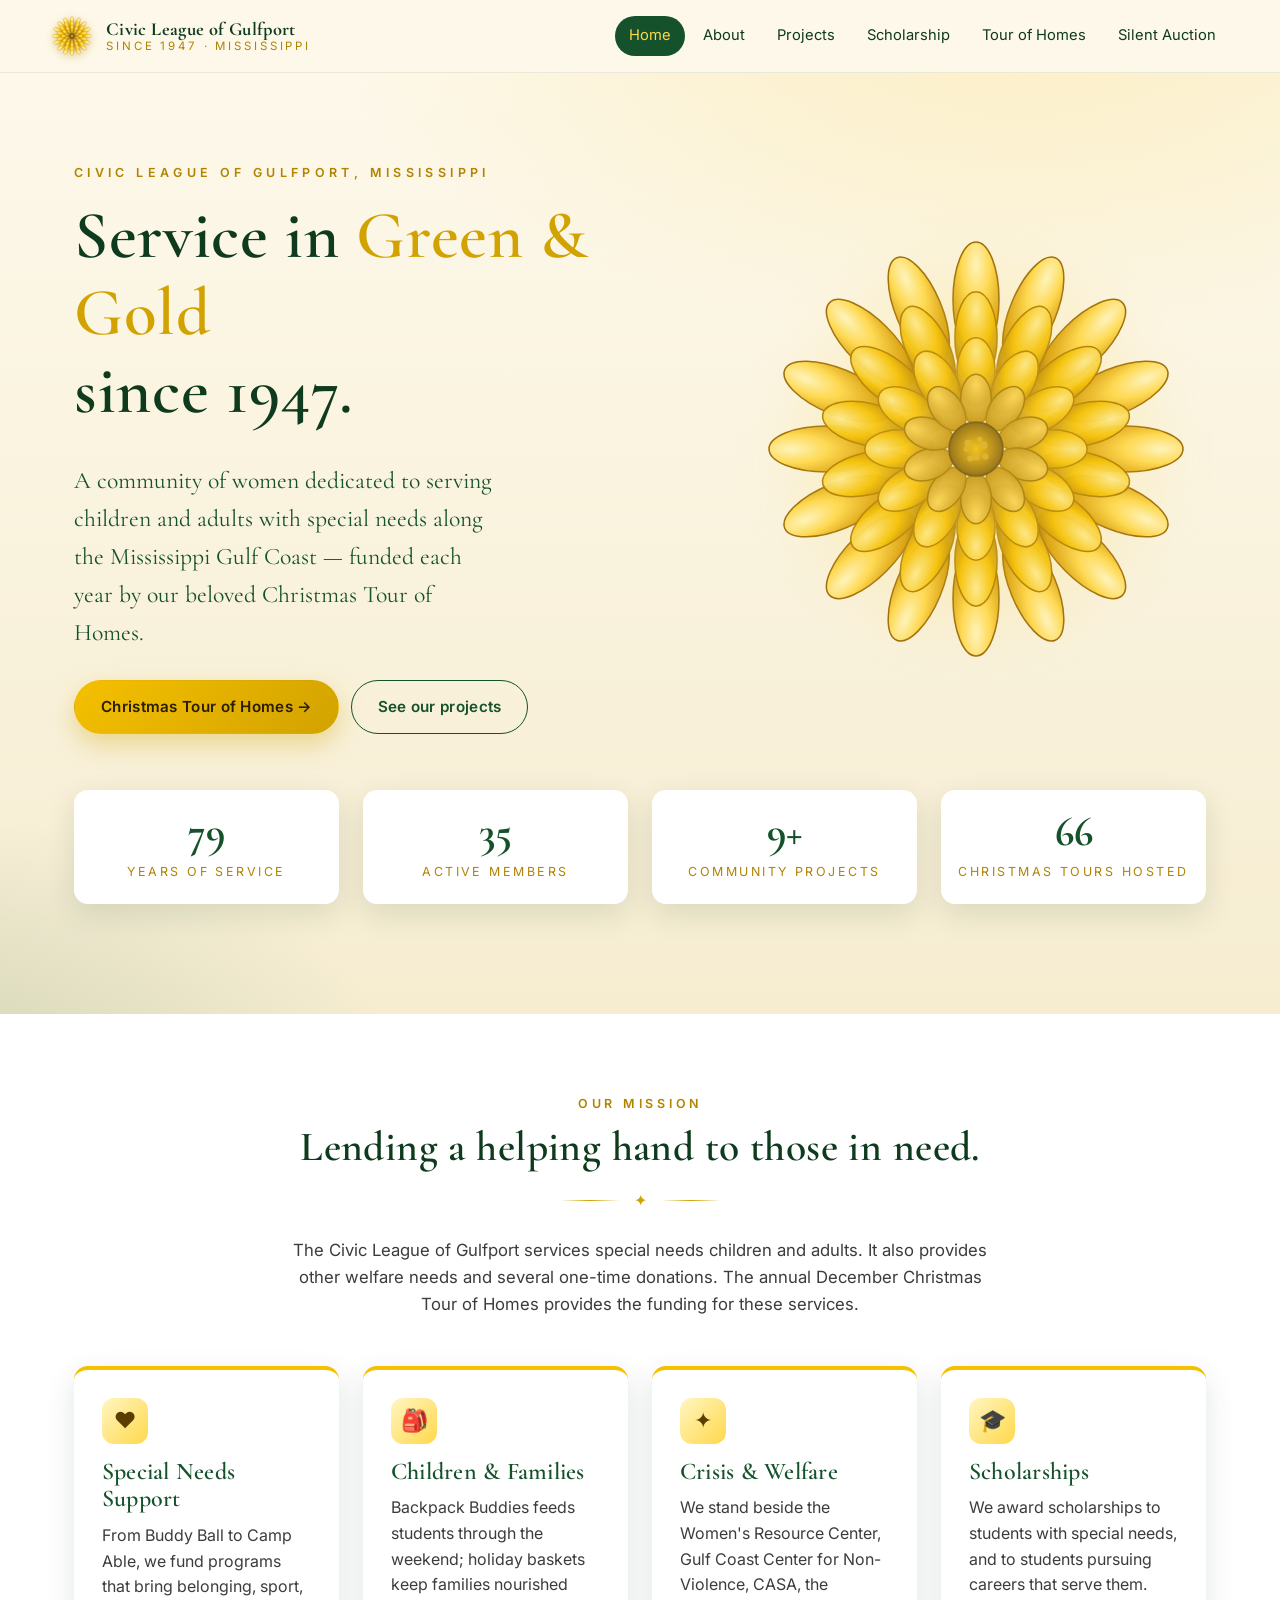
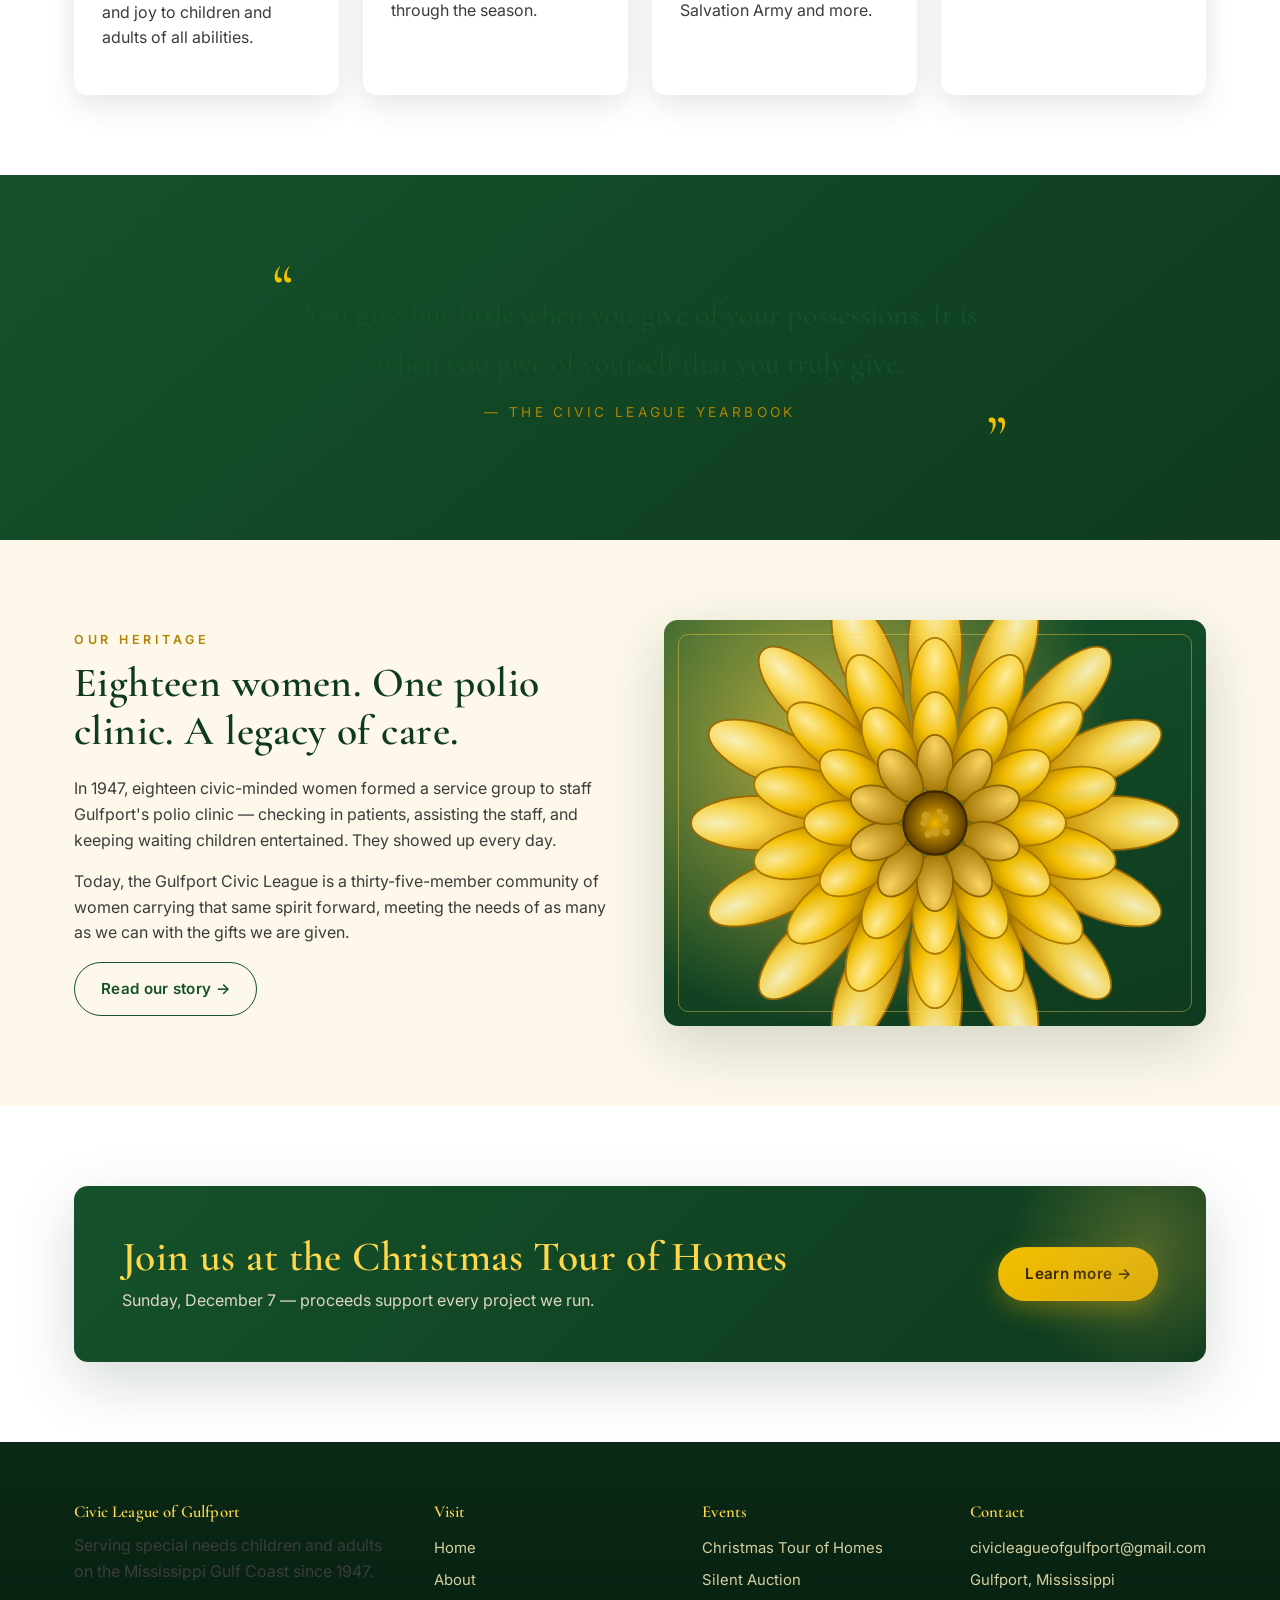
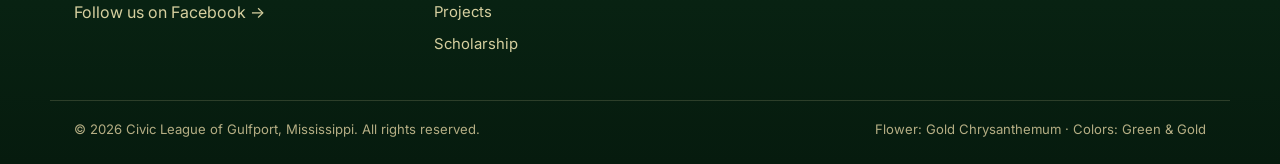
==== index.html @ ce1f237a "Initial Civic League of Gulfport website Six-page static site with shared green-and-gold theme inspi" ====
<!doctype html>
<html lang="en">
<head>
  <meta charset="utf-8" />
  <meta name="viewport" content="width=device-width, initial-scale=1" />
  <title>Civic League of Gulfport, Mississippi</title>
  <meta name="description" content="Since 1947, the Civic League of Gulfport, MS has served special needs children and adults along the Mississippi Gulf Coast through the annual Christmas Tour of Homes and other community projects." />
  <link rel="icon" type="image/svg+xml" href="assets/logo.svg" />
  <link rel="preconnect" href="https://fonts.googleapis.com" />
  <link rel="preconnect" href="https://fonts.gstatic.com" crossorigin />
  <link href="https://fonts.googleapis.com/css2?family=Cormorant+Garamond:wght@500;600;700&family=Inter:wght@400;500;600;700&display=swap" rel="stylesheet" />
  <link rel="stylesheet" href="css/styles.css" />
  <meta property="og:title" content="Civic League of Gulfport, Mississippi" />
  <meta property="og:description" content="Serving special needs children and adults on the Mississippi Gulf Coast since 1947." />
  <meta property="og:type" content="website" />
</head>
<body>
  <header class="site-header">
    <div class="container nav">
      <a class="brand" href="index.html" aria-label="Civic League of Gulfport home">
        <img class="brand__mark" src="assets/logo.svg" alt="" />
        <span class="brand__text">
          <span class="brand__name">Civic League of Gulfport</span>
          <span class="brand__sub">Since 1947 · Mississippi</span>
        </span>
      </a>
      <button class="nav__toggle" aria-label="Open menu" aria-expanded="false">
        <svg viewBox="0 0 24 24" fill="none" stroke="currentColor" stroke-width="2"><path d="M4 6h16M4 12h16M4 18h16"/></svg>
      </button>
      <nav class="nav__links" aria-label="Primary">
        <a href="index.html">Home</a>
        <a href="about.html">About</a>
        <a href="projects.html">Projects</a>
        <a href="scholarship.html">Scholarship</a>
        <a href="christmas-tour.html">Tour of Homes</a>
        <a href="silent-auction.html">Silent Auction</a>
      </nav>
    </div>
  </header>

  <main>
    <section class="hero">
      <div class="container hero__inner">
        <div>
          <div class="hero__eyebrow">Civic League of Gulfport, Mississippi</div>
          <h1 class="hero__title">Service in <em>Green &amp; Gold</em><br/>since 1947.</h1>
          <p class="hero__lede">A community of women dedicated to serving children and adults with special needs along the Mississippi Gulf Coast — funded each year by our beloved Christmas Tour of Homes.</p>
          <div class="btn-row">
            <a class="btn btn--primary" href="christmas-tour.html">Christmas Tour of Homes →</a>
            <a class="btn btn--ghost" href="projects.html">See our projects</a>
          </div>
        </div>
        <div class="hero__art" aria-hidden="true">
          <img src="assets/logo.svg" alt="" />
        </div>
      </div>
      <div class="container">
        <div class="stats reveal">
          <div class="stat"><div class="stat__num"><span data-count="79">79</span></div><div class="stat__label">Years of service</div></div>
          <div class="stat"><div class="stat__num"><span data-count="35">35</span></div><div class="stat__label">Active members</div></div>
          <div class="stat"><div class="stat__num"><span data-count="9">9</span><span>+</span></div><div class="stat__label">Community projects</div></div>
          <div class="stat"><div class="stat__num"><span data-count="66">66</span></div><div class="stat__label">Christmas tours hosted</div></div>
        </div>
      </div>
    </section>

    <section class="section section--alt">
      <div class="container">
        <div class="section-head reveal">
          <div class="eyebrow">Our Mission</div>
          <h2>Lending a helping hand to those in need.</h2>
          <div class="flourish" aria-hidden="true">✦</div>
          <p>The Civic League of Gulfport services special needs children and adults. It also provides other welfare needs and several one-time donations. The annual December Christmas Tour of Homes provides the funding for these services.</p>
        </div>

        <div class="grid">
          <article class="card reveal">
            <div class="card__icon" aria-hidden="true">♥</div>
            <h3>Special Needs Support</h3>
            <p>From Buddy Ball to Camp Able, we fund programs that bring belonging, sport, and joy to children and adults of all abilities.</p>
          </article>
          <article class="card reveal">
            <div class="card__icon" aria-hidden="true">🎒</div>
            <h3>Children &amp; Families</h3>
            <p>Backpack Buddies feeds students through the weekend; holiday baskets keep families nourished through the season.</p>
          </article>
          <article class="card reveal">
            <div class="card__icon" aria-hidden="true">✦</div>
            <h3>Crisis &amp; Welfare</h3>
            <p>We stand beside the Women's Resource Center, Gulf Coast Center for Non-Violence, CASA, the Salvation Army and more.</p>
          </article>
          <article class="card reveal">
            <div class="card__icon" aria-hidden="true">🎓</div>
            <h3>Scholarships</h3>
            <p>We award scholarships to students with special needs, and to students pursuing careers that serve them.</p>
          </article>
        </div>
      </div>
    </section>

    <section class="section section--green">
      <div class="container">
        <div class="pullquote reveal">
          You give but little when you give of your possessions. It is when you give of yourself that you truly give.
          <cite>— The Civic League Yearbook</cite>
        </div>
      </div>
    </section>

    <section class="section">
      <div class="container split">
        <div class="reveal">
          <div class="eyebrow" style="text-transform:uppercase;letter-spacing:.3em;font-size:.78rem;color:var(--gold-700);font-weight:600;margin-bottom:10px;">Our Heritage</div>
          <h2>Eighteen women. One polio clinic. A legacy of care.</h2>
          <p>In 1947, eighteen civic-minded women formed a service group to staff Gulfport's polio clinic — checking in patients, assisting the staff, and keeping waiting children entertained. They showed up every day.</p>
          <p>Today, the Gulfport Civic League is a thirty-five-member community of women carrying that same spirit forward, meeting the needs of as many as we can with the gifts we are given.</p>
          <a class="btn btn--ghost" href="about.html">Read our story →</a>
        </div>
        <div class="media-frame media-frame--ornament reveal" aria-hidden="true">
          <img src="assets/logo.svg" alt="" />
        </div>
      </div>
    </section>

    <section class="section section--alt">
      <div class="container">
        <div class="cta-banner reveal">
          <div>
            <h2>Join us at the Christmas Tour of Homes</h2>
            <p>Sunday, December 7 — proceeds support every project we run.</p>
          </div>
          <a class="btn btn--primary" href="christmas-tour.html">Learn more →</a>
        </div>
      </div>
    </section>
  </main>

  <footer class="site-footer">
    <div class="container footer-grid">
      <div>
        <h4>Civic League of Gulfport</h4>
        <p>Serving special needs children and adults on the Mississippi Gulf Coast since 1947.</p>
        <p><a href="https://www.facebook.com/people/Civic-League-of-Gulfport-MS/100076461381664/" target="_blank" rel="noopener">Follow us on Facebook →</a></p>
      </div>
      <div>
        <h4>Visit</h4>
        <ul>
          <li><a href="index.html">Home</a></li>
          <li><a href="about.html">About</a></li>
          <li><a href="projects.html">Projects</a></li>
          <li><a href="scholarship.html">Scholarship</a></li>
        </ul>
      </div>
      <div>
        <h4>Events</h4>
        <ul>
          <li><a href="christmas-tour.html">Christmas Tour of Homes</a></li>
          <li><a href="silent-auction.html">Silent Auction</a></li>
        </ul>
      </div>
      <div>
        <h4>Contact</h4>
        <ul>
          <li><a href="mailto:civicleagueofgulfport@gmail.com">civicleagueofgulfport@gmail.com</a></li>
          <li>Gulfport, Mississippi</li>
        </ul>
      </div>
    </div>
    <div class="container footer-bottom">
      <span>© <span id="year"></span> Civic League of Gulfport, Mississippi. All rights reserved.</span>
      <span>Flower: Gold Chrysanthemum · Colors: Green &amp; Gold</span>
    </div>
  </footer>

  <script>document.getElementById('year').textContent = new Date().getFullYear();</script>
  <script src="js/main.js"></script>
</body>
</html>
---- css/styles.css ----
/* Civic League of Gulfport — Green & Gold theme */
:root {
  --green-900: #0e3a1e;
  --green-800: #15522b;
  --green-700: #1f6b3a;
  --green-600: #2a8a4c;
  --green-50:  #eaf4ec;
  --gold-700: #b08400;
  --gold-600: #d2a200;
  --gold-500: #f5c000;
  --gold-400: #ffd84a;
  --gold-100: #fff6c2;
  --cream:    #fdf8ea;
  --ink:      #1b1b1b;
  --ink-soft: #3c3c3c;
  --paper:    #ffffff;
  --shadow:   0 10px 30px rgba(14, 58, 30, 0.12);
  --shadow-lg:0 20px 60px rgba(14, 58, 30, 0.18);
  --radius:   14px;
  --serif:    "Cormorant Garamond", "Playfair Display", Georgia, "Times New Roman", serif;
  --sans:     "Inter", "Helvetica Neue", Arial, sans-serif;
}

* { box-sizing: border-box; }
html { scroll-behavior: smooth; }
body {
  margin: 0;
  font-family: var(--sans);
  color: var(--ink);
  background: var(--cream);
  line-height: 1.6;
  -webkit-font-smoothing: antialiased;
}

h1, h2, h3, h4 {
  font-family: var(--serif);
  font-weight: 600;
  color: var(--green-900);
  letter-spacing: 0.01em;
  line-height: 1.15;
  margin: 0 0 0.5em;
}

h1 { font-size: clamp(2.2rem, 5vw + 0.5rem, 4.2rem); }
h2 { font-size: clamp(1.8rem, 2.5vw + 0.6rem, 2.8rem); }
h3 { font-size: clamp(1.25rem, 1vw + 0.7rem, 1.6rem); }

p { margin: 0 0 1em; color: var(--ink-soft); }
a { color: var(--green-700); text-decoration: none; transition: color .2s ease; }
a:hover { color: var(--gold-600); }
img { max-width: 100%; display: block; }

/* Site shell */
.container { max-width: 1180px; margin: 0 auto; padding: 0 24px; }
.section { padding: 80px 0; position: relative; }
.section--tight { padding: 56px 0; }
.section--alt { background: var(--paper); }
.section--green { background: linear-gradient(140deg, var(--green-800), var(--green-900)); color: #f1ecd4; }
.section--green h1, .section--green h2, .section--green h3 { color: var(--gold-400); }
.section--green p { color: #ddd9bf; }

/* Header */
.site-header {
  position: sticky;
  top: 0;
  z-index: 50;
  background: rgba(253, 248, 234, 0.92);
  backdrop-filter: saturate(140%) blur(10px);
  border-bottom: 1px solid rgba(14, 58, 30, 0.08);
}
.nav {
  display: flex;
  align-items: center;
  justify-content: space-between;
  padding: 14px 0;
  gap: 16px;
}
.brand {
  display: flex; align-items: center; gap: 12px;
  font-family: var(--serif);
  color: var(--green-900);
}
.brand__mark {
  width: 44px; height: 44px;
  filter: drop-shadow(0 2px 4px rgba(176, 132, 0, 0.4));
  animation: gentle-spin 60s linear infinite;
}
@keyframes gentle-spin { to { transform: rotate(360deg); } }
.brand__text { display: flex; flex-direction: column; line-height: 1.05; }
.brand__name { font-size: 1.15rem; font-weight: 700; letter-spacing: 0.02em; }
.brand__sub  { font-size: 0.72rem; letter-spacing: 0.25em; text-transform: uppercase; color: var(--gold-700); font-family: var(--sans); }

.nav__links { display: flex; gap: 4px; align-items: center; }
.nav__links a {
  font-family: var(--sans);
  font-size: 0.92rem;
  color: var(--green-900);
  padding: 8px 14px;
  border-radius: 999px;
  position: relative;
  transition: background .2s ease, color .2s ease;
}
.nav__links a:hover { background: var(--green-50); color: var(--green-800); }
.nav__links a.is-active { background: var(--green-800); color: var(--gold-400); }

.nav__toggle {
  display: none;
  background: transparent; border: 0;
  width: 40px; height: 40px;
  cursor: pointer;
  color: var(--green-900);
}
.nav__toggle svg { width: 26px; height: 26px; }

@media (max-width: 880px) {
  .nav__toggle { display: inline-flex; align-items: center; justify-content: center; }
  .nav__links {
    position: absolute; top: 100%; left: 0; right: 0;
    flex-direction: column; align-items: stretch;
    background: var(--cream);
    padding: 12px 16px;
    border-bottom: 1px solid rgba(14, 58, 30, 0.08);
    box-shadow: var(--shadow);
    transform: translateY(-8px);
    opacity: 0;
    pointer-events: none;
    transition: opacity .2s ease, transform .2s ease;
  }
  .nav__links.is-open { opacity: 1; pointer-events: auto; transform: none; }
  .nav__links a { padding: 12px 14px; border-radius: 10px; }
}

/* Hero */
.hero {
  position: relative;
  padding: 90px 0 110px;
  overflow: hidden;
  background:
    radial-gradient(1200px 600px at 80% -10%, rgba(245, 192, 0, 0.18), transparent 60%),
    radial-gradient(900px 500px at -10% 110%, rgba(21, 82, 43, 0.18), transparent 60%),
    linear-gradient(180deg, #fdf8ea 0%, #f6edd1 100%);
}
.hero__inner {
  display: grid;
  grid-template-columns: 1.2fr 1fr;
  gap: 48px;
  align-items: center;
}
.hero__eyebrow {
  font-family: var(--sans);
  text-transform: uppercase;
  letter-spacing: 0.35em;
  font-size: 0.78rem;
  font-weight: 600;
  color: var(--gold-700);
  margin-bottom: 14px;
}
.hero__title { color: var(--green-900); }
.hero__title em { color: var(--gold-600); font-style: normal; }
.hero__lede {
  font-family: var(--serif);
  font-size: clamp(1.15rem, 0.6vw + 1rem, 1.5rem);
  color: var(--green-800);
  max-width: 38ch;
  margin-bottom: 28px;
}
.hero__art {
  position: relative;
  aspect-ratio: 1 / 1;
  width: min(100%, 460px);
  margin-left: auto;
}
.hero__art::before {
  content: "";
  position: absolute; inset: 0;
  background: radial-gradient(circle at 50% 50%, rgba(255, 216, 74, 0.45), transparent 65%);
  filter: blur(20px);
}
.hero__art svg { position: relative; animation: float 8s ease-in-out infinite; }
@keyframes float { 0%,100% { transform: translateY(0); } 50% { transform: translateY(-12px); } }

@media (max-width: 880px) {
  .hero__inner { grid-template-columns: 1fr; text-align: center; }
  .hero__lede { margin-inline: auto; }
  .hero__art { margin: 0 auto; }
}

/* Buttons */
.btn {
  display: inline-flex;
  align-items: center;
  gap: 10px;
  padding: 14px 26px;
  border-radius: 999px;
  font-weight: 600;
  font-family: var(--sans);
  letter-spacing: 0.02em;
  font-size: 0.95rem;
  cursor: pointer;
  border: 1px solid transparent;
  transition: transform .2s ease, box-shadow .2s ease, background .2s ease, color .2s ease;
}
.btn--primary {
  background: linear-gradient(135deg, var(--gold-500), var(--gold-600));
  color: #2a1d00;
  box-shadow: 0 10px 24px rgba(210, 162, 0, 0.35);
}
.btn--primary:hover { transform: translateY(-2px); box-shadow: 0 16px 30px rgba(210, 162, 0, 0.45); color: #2a1d00; }
.btn--ghost {
  background: transparent;
  color: var(--green-800);
  border-color: var(--green-800);
}
.btn--ghost:hover { background: var(--green-800); color: var(--gold-400); }
.btn--block { width: 100%; justify-content: center; }
.btn-row { display: flex; flex-wrap: wrap; gap: 12px; }
@media (max-width: 880px) { .btn-row { justify-content: center; } }

/* Stat strip */
.stats {
  display: grid;
  grid-template-columns: repeat(4, 1fr);
  gap: 24px;
  margin-top: 56px;
}
.stat {
  text-align: center;
  padding: 22px 12px;
  border-radius: var(--radius);
  background: var(--paper);
  box-shadow: var(--shadow);
}
.stat__num {
  font-family: var(--serif);
  font-size: clamp(2rem, 2vw + 1rem, 2.6rem);
  color: var(--green-800);
  font-weight: 700;
  line-height: 1;
}
.stat__label {
  font-size: 0.78rem;
  letter-spacing: 0.2em;
  text-transform: uppercase;
  color: var(--gold-700);
  margin-top: 8px;
}
@media (max-width: 720px) { .stats { grid-template-columns: repeat(2, 1fr); } }

/* Cards */
.grid {
  display: grid;
  grid-template-columns: repeat(auto-fit, minmax(260px, 1fr));
  gap: 24px;
}
.card {
  background: var(--paper);
  border-radius: var(--radius);
  padding: 28px;
  box-shadow: var(--shadow);
  border-top: 4px solid var(--gold-500);
  transition: transform .25s ease, box-shadow .25s ease;
}
.card:hover { transform: translateY(-4px); box-shadow: var(--shadow-lg); }
.card h3 { color: var(--green-800); margin-bottom: 10px; }
.card__icon {
  width: 46px; height: 46px;
  display: inline-flex; align-items: center; justify-content: center;
  border-radius: 12px;
  background: linear-gradient(135deg, var(--gold-100), var(--gold-400));
  color: #5a3d00;
  margin-bottom: 14px;
  font-size: 22px;
}
.card--dark {
  background: linear-gradient(160deg, var(--green-800), var(--green-900));
  color: #e8e3c4;
  border-top-color: var(--gold-400);
}
.card--dark h3 { color: var(--gold-400); }
.card--dark p { color: #d8d3b3; }

/* Section header */
.section-head { text-align: center; max-width: 720px; margin: 0 auto 48px; }
.section-head .eyebrow {
  text-transform: uppercase;
  letter-spacing: 0.3em;
  font-size: 0.78rem;
  color: var(--gold-700);
  font-weight: 600;
  margin-bottom: 10px;
}
.section-head h2 { margin-bottom: 12px; }
.section-head p { color: var(--ink-soft); font-size: 1.05rem; }

/* Divider with flourish */
.flourish {
  display: flex; align-items: center; justify-content: center; gap: 14px;
  margin: 16px auto 24px; width: fit-content;
  color: var(--gold-600);
}
.flourish::before, .flourish::after {
  content: ""; height: 1px; width: 60px;
  background: linear-gradient(to right, transparent, var(--gold-600), transparent);
}

/* Two-column layout */
.split {
  display: grid;
  grid-template-columns: 1fr 1fr;
  gap: 48px;
  align-items: center;
}
.split--media-right { grid-template-columns: 1fr 1fr; }
@media (max-width: 880px) { .split { grid-template-columns: 1fr; } }

.media-frame {
  position: relative;
  border-radius: var(--radius);
  overflow: hidden;
  box-shadow: var(--shadow-lg);
  aspect-ratio: 4 / 3;
  background:
    radial-gradient(circle at 30% 30%, rgba(255, 216, 74, 0.7), transparent 60%),
    linear-gradient(160deg, var(--green-800), var(--green-900));
  display: flex; align-items: center; justify-content: center;
  color: var(--gold-400);
}
.media-frame svg { width: 60%; }
.media-frame--ornament::after {
  content: "";
  position: absolute; inset: 14px;
  border: 1px solid rgba(255, 216, 74, 0.4);
  border-radius: 10px;
  pointer-events: none;
}

/* Lists */
.bullet-list { list-style: none; padding: 0; margin: 0; }
.bullet-list li {
  padding: 12px 0 12px 32px;
  position: relative;
  border-bottom: 1px dashed rgba(14, 58, 30, 0.12);
}
.bullet-list li:last-child { border-bottom: 0; }
.bullet-list li::before {
  content: "✦";
  position: absolute; left: 4px; top: 12px;
  color: var(--gold-600);
  font-size: 0.95rem;
}

/* Page hero (smaller) */
.page-hero {
  position: relative;
  padding: 70px 0 50px;
  background:
    radial-gradient(1000px 500px at 90% 0%, rgba(245, 192, 0, 0.2), transparent 60%),
    linear-gradient(180deg, var(--cream) 0%, #f3e9c9 100%);
  text-align: center;
}
.page-hero h1 { margin-bottom: 8px; }
.page-hero .eyebrow {
  text-transform: uppercase;
  letter-spacing: 0.35em;
  font-size: 0.78rem;
  color: var(--gold-700);
  font-weight: 600;
  margin-bottom: 8px;
}

/* Pull quote */
.pullquote {
  font-family: var(--serif);
  font-size: clamp(1.3rem, 1.2vw + 1rem, 1.9rem);
  color: var(--green-800);
  text-align: center;
  max-width: 760px;
  margin: 0 auto;
  padding: 36px 24px;
  position: relative;
}
.pullquote::before, .pullquote::after {
  content: "“";
  font-size: 4rem;
  color: var(--gold-500);
  line-height: 1;
  position: absolute;
  font-family: var(--serif);
}
.pullquote::before { top: 0; left: 12px; }
.pullquote::after { content: "”"; bottom: -10px; right: 12px; }
.pullquote cite {
  display: block;
  font-style: normal;
  font-size: 0.85rem;
  letter-spacing: 0.25em;
  text-transform: uppercase;
  color: var(--gold-700);
  margin-top: 14px;
  font-family: var(--sans);
}

/* Timeline */
.timeline {
  list-style: none;
  padding: 0; margin: 0;
  position: relative;
}
.timeline::before {
  content: "";
  position: absolute;
  left: 16px; top: 0; bottom: 0;
  width: 2px;
  background: linear-gradient(to bottom, var(--gold-500), var(--green-700));
}
.timeline li {
  position: relative;
  padding: 10px 0 18px 48px;
}
.timeline li::before {
  content: "";
  position: absolute; left: 8px; top: 16px;
  width: 18px; height: 18px;
  border-radius: 50%;
  background: var(--gold-500);
  box-shadow: 0 0 0 4px rgba(245, 192, 0, 0.25);
}
.timeline .year {
  font-family: var(--serif);
  font-size: 1.1rem;
  font-weight: 700;
  color: var(--green-800);
}

/* Schedule table */
.schedule {
  width: 100%; border-collapse: collapse;
  background: var(--paper);
  border-radius: var(--radius);
  overflow: hidden;
  box-shadow: var(--shadow);
}
.schedule th, .schedule td {
  padding: 14px 16px; text-align: left;
  border-bottom: 1px solid rgba(14, 58, 30, 0.08);
  font-size: 0.95rem;
}
.schedule th {
  background: var(--green-800);
  color: var(--gold-400);
  font-family: var(--serif);
  letter-spacing: 0.04em;
  font-weight: 600;
}
.schedule tr:last-child td { border-bottom: 0; }
.schedule tr:nth-child(even) td { background: rgba(245, 192, 0, 0.06); }

/* CTA banner */
.cta-banner {
  background: linear-gradient(135deg, var(--green-800), var(--green-900));
  color: #f1ecd4;
  border-radius: var(--radius);
  padding: 48px;
  display: grid;
  grid-template-columns: 1.4fr auto;
  gap: 24px;
  align-items: center;
  box-shadow: var(--shadow-lg);
  position: relative;
  overflow: hidden;
}
.cta-banner h2 { color: var(--gold-400); margin: 0 0 6px; }
.cta-banner p { color: #ddd9bf; margin: 0; }
.cta-banner::before {
  content: "";
  position: absolute; right: -80px; top: -80px;
  width: 280px; height: 280px;
  border-radius: 50%;
  background: radial-gradient(circle, rgba(255, 216, 74, 0.25), transparent 70%);
}
@media (max-width: 720px) {
  .cta-banner { grid-template-columns: 1fr; text-align: center; }
}

/* Footer */
.site-footer {
  background: linear-gradient(180deg, #0a2916, #061b0e);
  color: #d6cf9f;
  padding: 60px 0 24px;
}
.site-footer h4 {
  color: var(--gold-400);
  font-family: var(--serif);
  margin-bottom: 12px;
  font-size: 1.05rem;
}
.site-footer a { color: #d6cf9f; }
.site-footer a:hover { color: var(--gold-400); }
.footer-grid {
  display: grid;
  grid-template-columns: 1.4fr 1fr 1fr 1fr;
  gap: 36px;
}
.footer-grid ul { list-style: none; padding: 0; margin: 0; }
.footer-grid li { padding: 4px 0; font-size: 0.93rem; }
.footer-bottom {
  margin-top: 40px;
  border-top: 1px solid rgba(214, 207, 159, 0.18);
  padding-top: 18px;
  display: flex; flex-wrap: wrap; justify-content: space-between; gap: 12px;
  font-size: 0.82rem;
  color: #b5ae84;
}
@media (max-width: 720px) { .footer-grid { grid-template-columns: 1fr 1fr; } }

/* Donate / Auction widgets */
.auction-card {
  background: var(--paper);
  border-radius: var(--radius);
  overflow: hidden;
  box-shadow: var(--shadow);
  display: flex; flex-direction: column;
  border: 1px solid rgba(14, 58, 30, 0.06);
}
.auction-card__art {
  aspect-ratio: 4 / 3;
  background: linear-gradient(135deg, var(--green-700), var(--green-900));
  position: relative; overflow: hidden;
  display: flex; align-items: center; justify-content: center;
  color: var(--gold-400);
}
.auction-card__art::after {
  content: "";
  position: absolute; inset: 12px;
  border: 1px dashed rgba(255, 216, 74, 0.45);
  border-radius: 10px;
}
.auction-card__body { padding: 22px; flex: 1; display: flex; flex-direction: column; gap: 8px; }
.auction-card__price {
  font-family: var(--serif);
  font-weight: 700;
  color: var(--green-800);
  font-size: 1.15rem;
}
.auction-card__meta {
  font-size: 0.8rem;
  letter-spacing: 0.2em;
  text-transform: uppercase;
  color: var(--gold-700);
}

/* Forms */
.form {
  background: var(--paper);
  padding: 32px;
  border-radius: var(--radius);
  box-shadow: var(--shadow);
  display: grid; gap: 14px;
}
.form label { font-size: 0.85rem; font-weight: 600; color: var(--green-800); }
.form input, .form textarea, .form select {
  width: 100%;
  padding: 12px 14px;
  border: 1px solid rgba(14, 58, 30, 0.18);
  border-radius: 10px;
  font: inherit;
  background: #fffdf6;
  transition: border-color .2s ease, box-shadow .2s ease;
}
.form input:focus, .form textarea:focus, .form select:focus {
  outline: 0;
  border-color: var(--gold-600);
  box-shadow: 0 0 0 4px rgba(245, 192, 0, 0.18);
}

/* Reveal on scroll */
.reveal { opacity: 0; transform: translateY(18px); transition: opacity .8s ease, transform .8s ease; }
.reveal.is-visible { opacity: 1; transform: none; }

/* Snowfall canvas (Christmas page) */
.snow-canvas {
  position: fixed; inset: 0;
  pointer-events: none;
  z-index: 1;
}

/* Accessibility focus */
:focus-visible {
  outline: 3px solid var(--gold-500);
  outline-offset: 2px;
  border-radius: 6px;
}

@media (prefers-reduced-motion: reduce) {
  .brand__mark, .hero__art svg { animation: none; }
  .reveal { opacity: 1; transform: none; transition: none; }
}
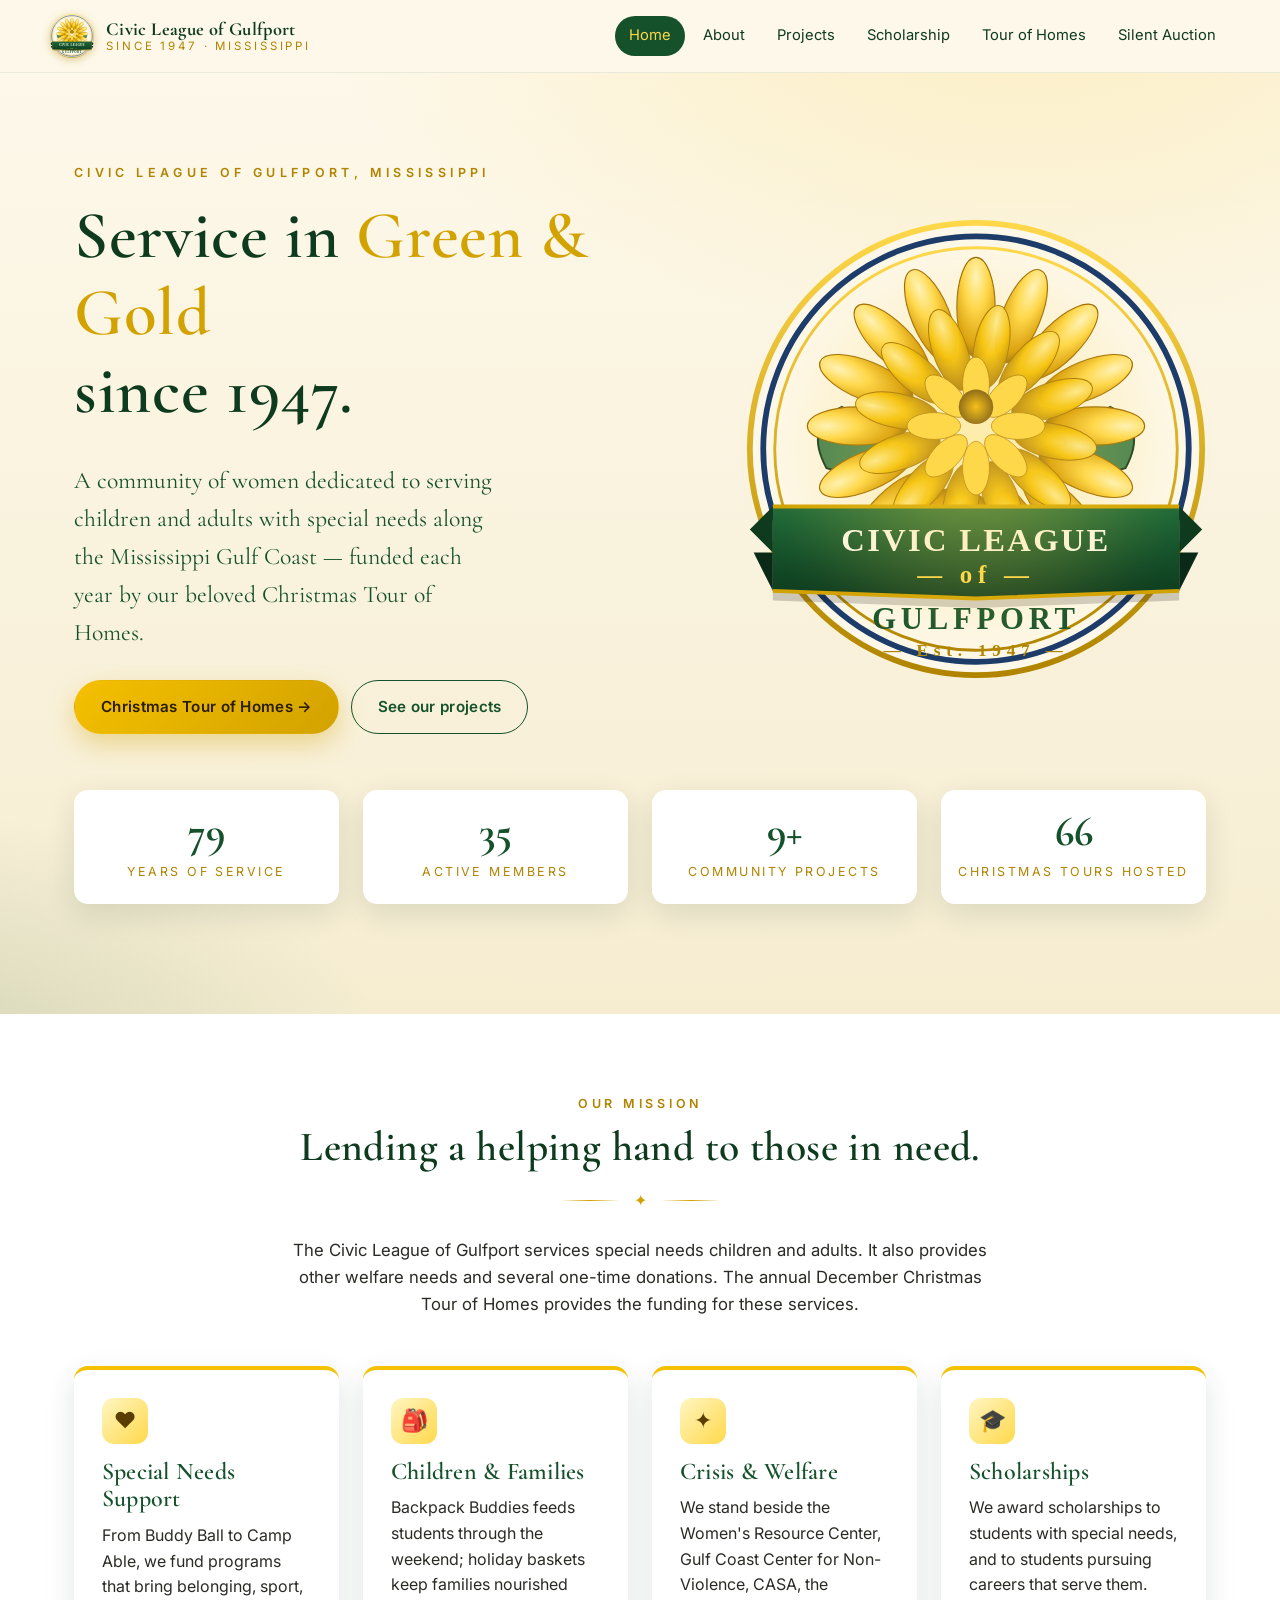
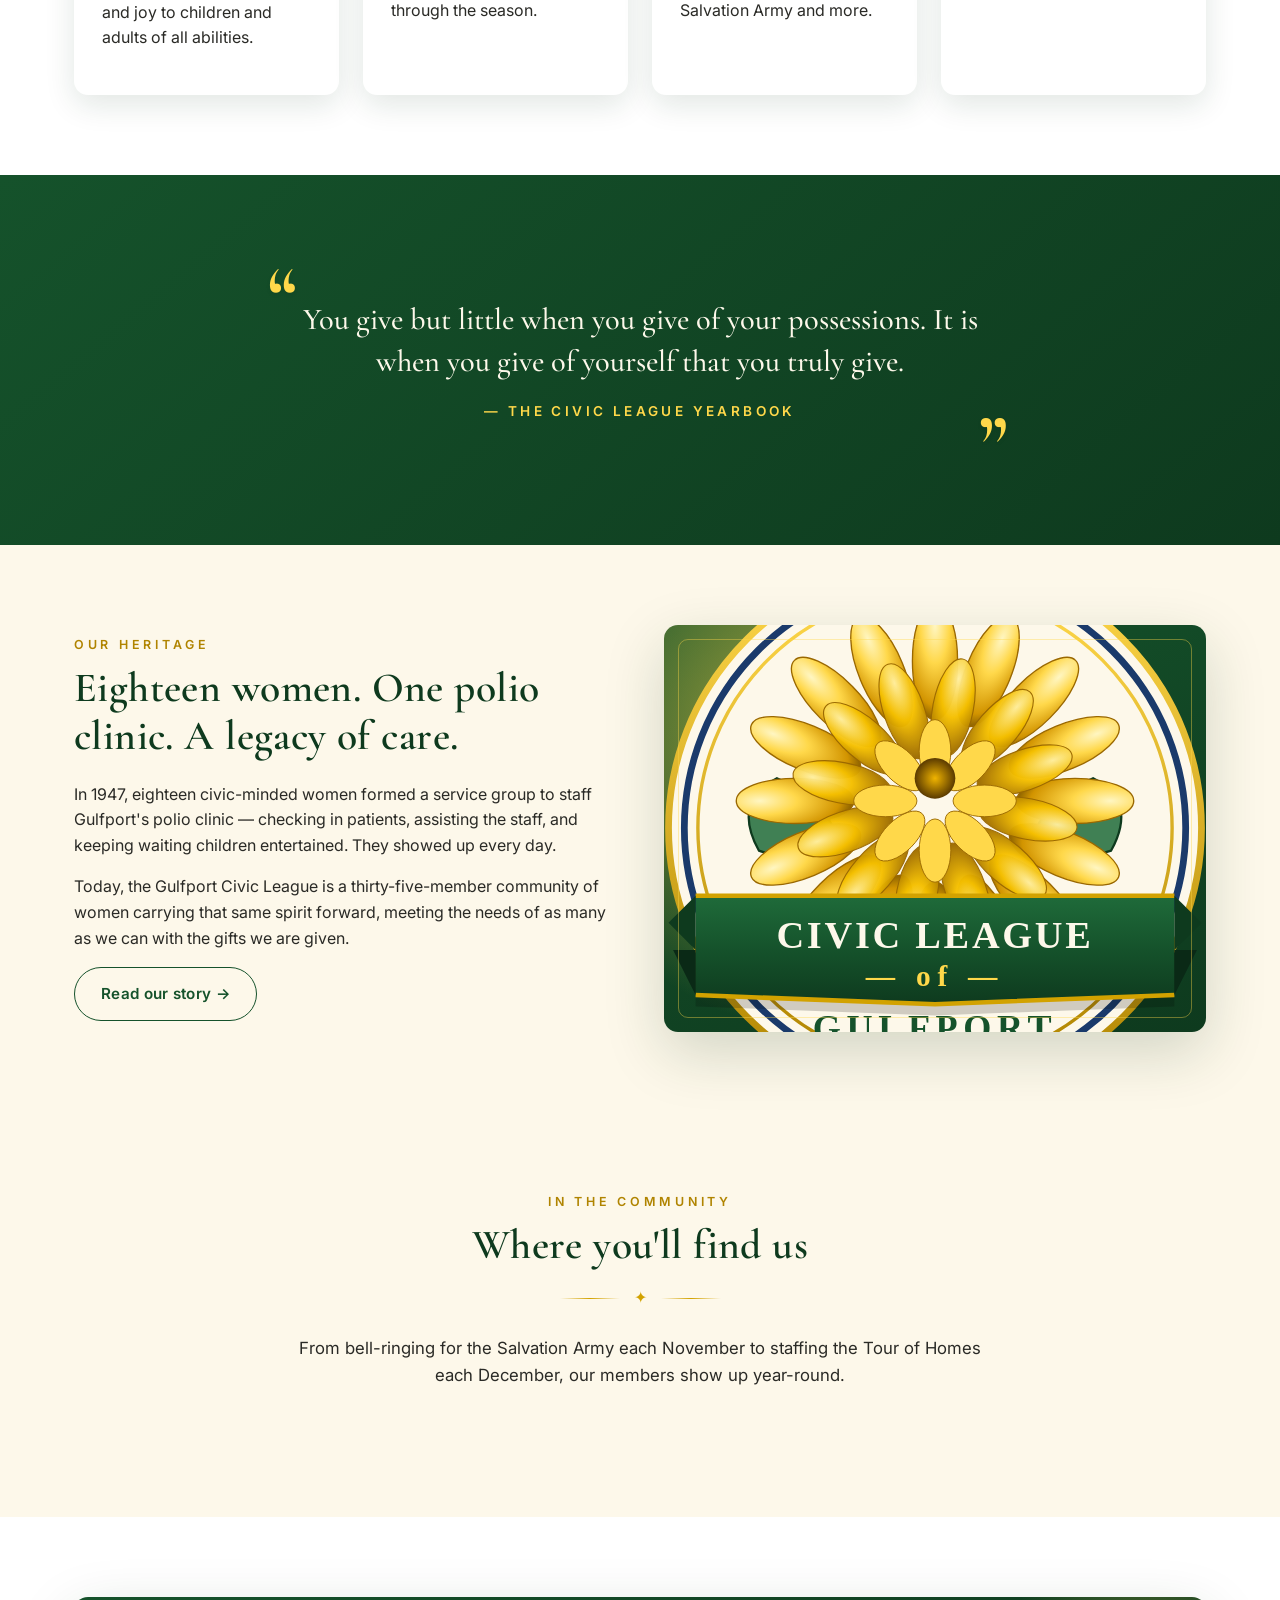
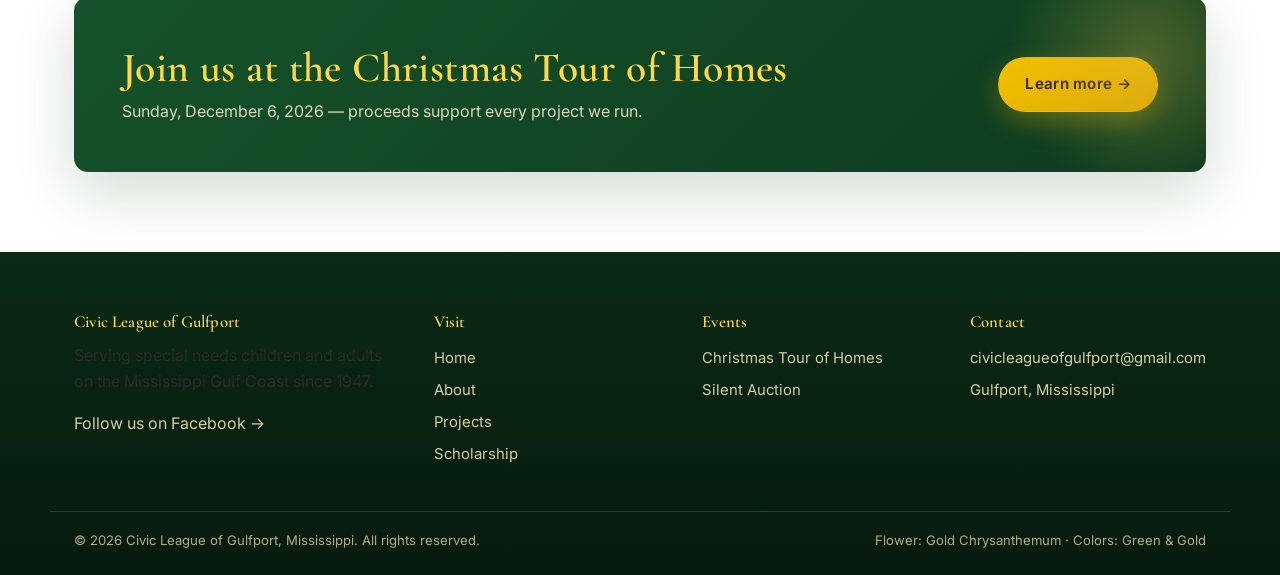
==== commit cf4bd842: "Update site for 2026 Tour: date, contrast, auction preview, new logo - Tour of Homes date corrected " ====
--- a/index.html
+++ b/index.html
@@ -122,12 +122,45 @@
       </div>
     </section>
 
+    <section class="section">
+      <div class="container">
+        <div class="section-head reveal">
+          <div class="eyebrow">In the community</div>
+          <h2>Where you'll find us</h2>
+          <div class="flourish" aria-hidden="true">✦</div>
+          <p>From bell-ringing for the Salvation Army each November to staffing the Tour of Homes each December, our members show up year-round.</p>
+        </div>
+        <div class="grid" style="grid-template-columns:repeat(auto-fit,minmax(300px,1fr));">
+          <article class="photo-card reveal">
+            <div class="photo-card__img" style="aspect-ratio:4/3;">
+              <img src="assets/photos/salvation-army.jpg" alt="Civic League members ringing the bell for the Salvation Army" loading="lazy" onerror="this.parentElement.parentElement.style.display='none'" />
+            </div>
+            <div class="photo-card__body">
+              <span class="photo-card__tag">November</span>
+              <h3>Salvation Army Bell Ringing</h3>
+              <p>Members from across the League take turns at the red kettles each November, supporting families and individuals through the holidays and beyond.</p>
+            </div>
+          </article>
+          <article class="photo-card reveal">
+            <div class="photo-card__img" style="aspect-ratio:4/3;">
+              <img src="assets/photos/tour-volunteers.jpg" alt="Hostesses and volunteers at the Christmas Tour of Homes" loading="lazy" onerror="this.parentElement.parentElement.style.display='none'" />
+            </div>
+            <div class="photo-card__body">
+              <span class="photo-card__tag">December</span>
+              <h3>Christmas Tour of Homes</h3>
+              <p>Volunteers, hostesses, and longtime members welcome guests at each home on the Tour — the afternoon that funds our year of service.</p>
+            </div>
+          </article>
+        </div>
+      </div>
+    </section>
+
     <section class="section section--alt">
       <div class="container">
         <div class="cta-banner reveal">
           <div>
             <h2>Join us at the Christmas Tour of Homes</h2>
-            <p>Sunday, December 7 — proceeds support every project we run.</p>
+            <p>Sunday, December 6, 2026 — proceeds support every project we run.</p>
           </div>
           <a class="btn btn--primary" href="christmas-tour.html">Learn more →</a>
         </div>
--- a/css/styles.css
+++ b/css/styles.css
@@ -11,8 +11,8 @@
   --gold-400: #ffd84a;
   --gold-100: #fff6c2;
   --cream:    #fdf8ea;
-  --ink:      #1b1b1b;
-  --ink-soft: #3c3c3c;
+  --ink:      #14140f;
+  --ink-soft: #2a2a26;
   --paper:    #ffffff;
   --shadow:   0 10px 30px rgba(14, 58, 30, 0.12);
   --shadow-lg:0 20px 60px rgba(14, 58, 30, 0.18);
@@ -55,9 +55,13 @@
 .section { padding: 80px 0; position: relative; }
 .section--tight { padding: 56px 0; }
 .section--alt { background: var(--paper); }
-.section--green { background: linear-gradient(140deg, var(--green-800), var(--green-900)); color: #f1ecd4; }
+.section--green { background: linear-gradient(140deg, var(--green-800), var(--green-900)); color: #fdf8ea; }
 .section--green h1, .section--green h2, .section--green h3 { color: var(--gold-400); }
-.section--green p { color: #ddd9bf; }
+.section--green p { color: #f1ecd4; }
+.section--green .pullquote { color: #fdf8ea; }
+.section--green .pullquote::before,
+.section--green .pullquote::after { color: var(--gold-400); }
+.section--green .pullquote cite { color: var(--gold-400); }
 
 /* Header */
 .site-header {
@@ -372,32 +376,37 @@
 .pullquote {
   font-family: var(--serif);
   font-size: clamp(1.3rem, 1.2vw + 1rem, 1.9rem);
-  color: var(--green-800);
+  color: var(--green-900);
   text-align: center;
   max-width: 760px;
   margin: 0 auto;
-  padding: 36px 24px;
-  position: relative;
+  padding: 44px 32px;
+  position: relative;
+  font-weight: 500;
+  line-height: 1.4;
 }
 .pullquote::before, .pullquote::after {
-  content: "“";
-  font-size: 4rem;
-  color: var(--gold-500);
+  content: "\201C";
+  font-size: 5rem;
+  color: var(--gold-700);
   line-height: 1;
   position: absolute;
   font-family: var(--serif);
-}
-.pullquote::before { top: 0; left: 12px; }
-.pullquote::after { content: "”"; bottom: -10px; right: 12px; }
+  font-weight: 700;
+  text-shadow: 0 2px 4px rgba(0,0,0,0.08);
+}
+.pullquote::before { top: 0; left: 8px; }
+.pullquote::after { content: "\201D"; bottom: -18px; right: 12px; }
 .pullquote cite {
   display: block;
   font-style: normal;
   font-size: 0.85rem;
   letter-spacing: 0.25em;
   text-transform: uppercase;
-  color: var(--gold-700);
-  margin-top: 14px;
+  color: var(--green-800);
+  margin-top: 18px;
   font-family: var(--sans);
+  font-weight: 600;
 }
 
 /* Timeline */
@@ -439,21 +448,32 @@
   border-radius: var(--radius);
   overflow: hidden;
   box-shadow: var(--shadow);
+  color: var(--ink);
 }
 .schedule th, .schedule td {
-  padding: 14px 16px; text-align: left;
-  border-bottom: 1px solid rgba(14, 58, 30, 0.08);
-  font-size: 0.95rem;
+  padding: 16px 18px; text-align: left;
+  border-bottom: 1px solid rgba(14, 58, 30, 0.12);
+  font-size: 0.98rem;
 }
 .schedule th {
-  background: var(--green-800);
-  color: var(--gold-400);
-  font-family: var(--serif);
-  letter-spacing: 0.04em;
-  font-weight: 600;
-}
+  background: var(--green-900);
+  color: #ffd84a;
+  font-family: var(--serif);
+  letter-spacing: 0.06em;
+  font-weight: 700;
+  font-size: 1rem;
+  text-transform: uppercase;
+}
+.schedule td:first-child {
+  font-weight: 700;
+  color: var(--green-900);
+  font-family: var(--serif);
+  font-size: 1.05rem;
+  width: 30%;
+}
+.schedule td { color: var(--ink); }
 .schedule tr:last-child td { border-bottom: 0; }
-.schedule tr:nth-child(even) td { background: rgba(245, 192, 0, 0.06); }
+.schedule tr:nth-child(even) td { background: rgba(245, 192, 0, 0.10); }
 
 /* CTA banner */
 .cta-banner {
@@ -577,6 +597,89 @@
 .reveal { opacity: 0; transform: translateY(18px); transition: opacity .8s ease, transform .8s ease; }
 .reveal.is-visible { opacity: 1; transform: none; }
 
+/* Photo cards (real images) */
+.photo-card {
+  background: var(--paper);
+  border-radius: var(--radius);
+  overflow: hidden;
+  box-shadow: var(--shadow);
+  border: 1px solid rgba(14, 58, 30, 0.08);
+  display: flex; flex-direction: column;
+  transition: transform .25s ease, box-shadow .25s ease;
+}
+.photo-card:hover { transform: translateY(-4px); box-shadow: var(--shadow-lg); }
+.photo-card__img {
+  aspect-ratio: 4 / 5;
+  background: linear-gradient(160deg, var(--green-50), var(--gold-100));
+  overflow: hidden;
+  position: relative;
+}
+.photo-card__img img {
+  width: 100%; height: 100%;
+  object-fit: cover;
+  display: block;
+}
+.photo-card__body { padding: 18px 20px 22px; }
+.photo-card__body h3 {
+  color: var(--green-900);
+  margin-bottom: 6px;
+  font-size: 1.2rem;
+}
+.photo-card__body p { font-size: 0.92rem; margin: 0; color: var(--ink); }
+.photo-card__tag {
+  display: inline-block;
+  background: var(--green-800);
+  color: var(--gold-400);
+  font-size: 0.7rem;
+  letter-spacing: 0.2em;
+  text-transform: uppercase;
+  font-weight: 700;
+  padding: 4px 10px;
+  border-radius: 999px;
+  margin-bottom: 10px;
+}
+
+/* Coming-soon notice */
+.notice {
+  background: linear-gradient(135deg, var(--gold-100), #fff6c2);
+  border: 2px dashed var(--gold-600);
+  border-radius: var(--radius);
+  padding: 36px 28px;
+  text-align: center;
+  max-width: 760px;
+  margin: 0 auto 48px;
+}
+.notice h3 {
+  color: var(--green-900);
+  margin: 0 0 8px;
+  font-size: 1.6rem;
+}
+.notice p { color: var(--ink); margin: 0; font-size: 1.05rem; }
+
+/* Photo banner (full-width feature image) */
+.photo-banner {
+  position: relative;
+  width: 100%;
+  aspect-ratio: 16 / 7;
+  border-radius: var(--radius);
+  overflow: hidden;
+  box-shadow: var(--shadow-lg);
+  background: linear-gradient(160deg, var(--green-800), var(--green-900));
+}
+.photo-banner img {
+  width: 100%; height: 100%;
+  object-fit: cover;
+  display: block;
+}
+.photo-banner__caption {
+  position: absolute; left: 0; right: 0; bottom: 0;
+  padding: 18px 24px;
+  background: linear-gradient(to top, rgba(10,41,22,0.85), rgba(10,41,22,0));
+  color: #fdf8ea;
+  font-family: var(--serif);
+  font-size: 1.1rem;
+}
+
 /* Snowfall canvas (Christmas page) */
 .snow-canvas {
   position: fixed; inset: 0;
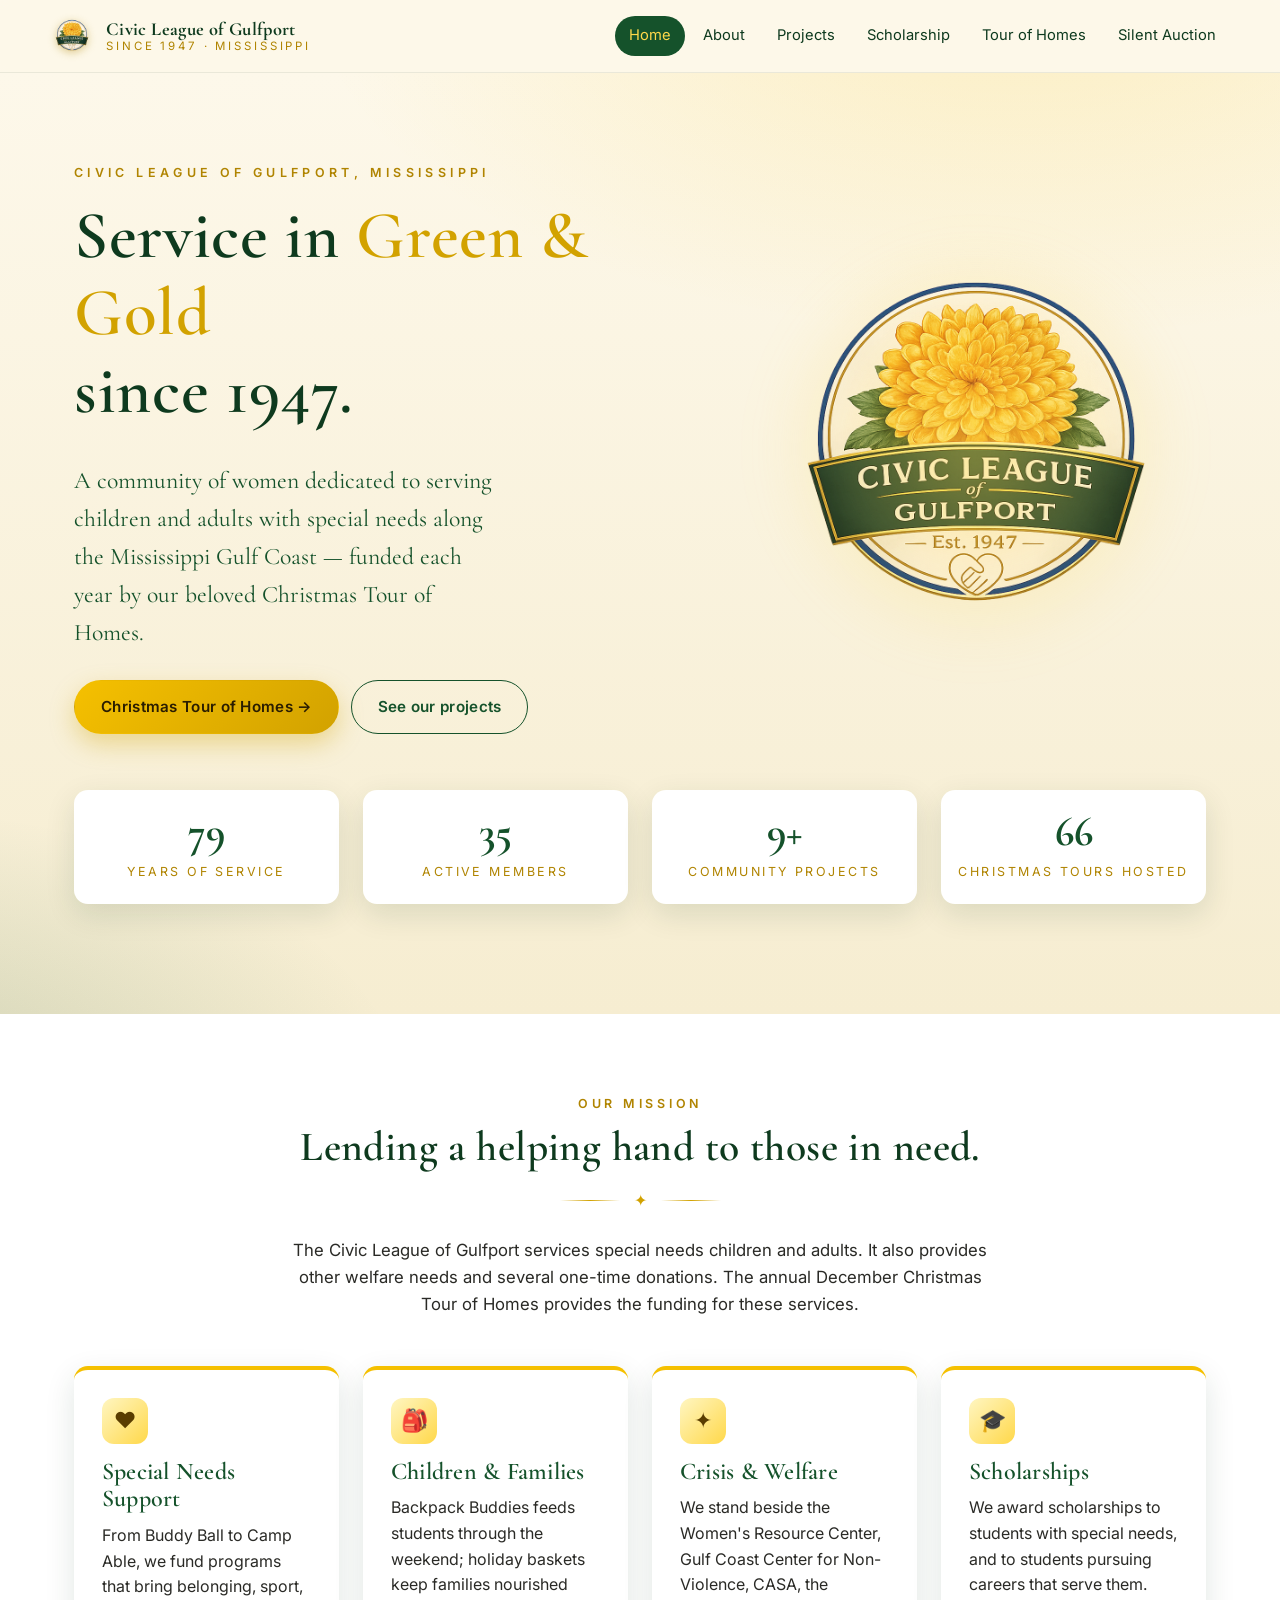
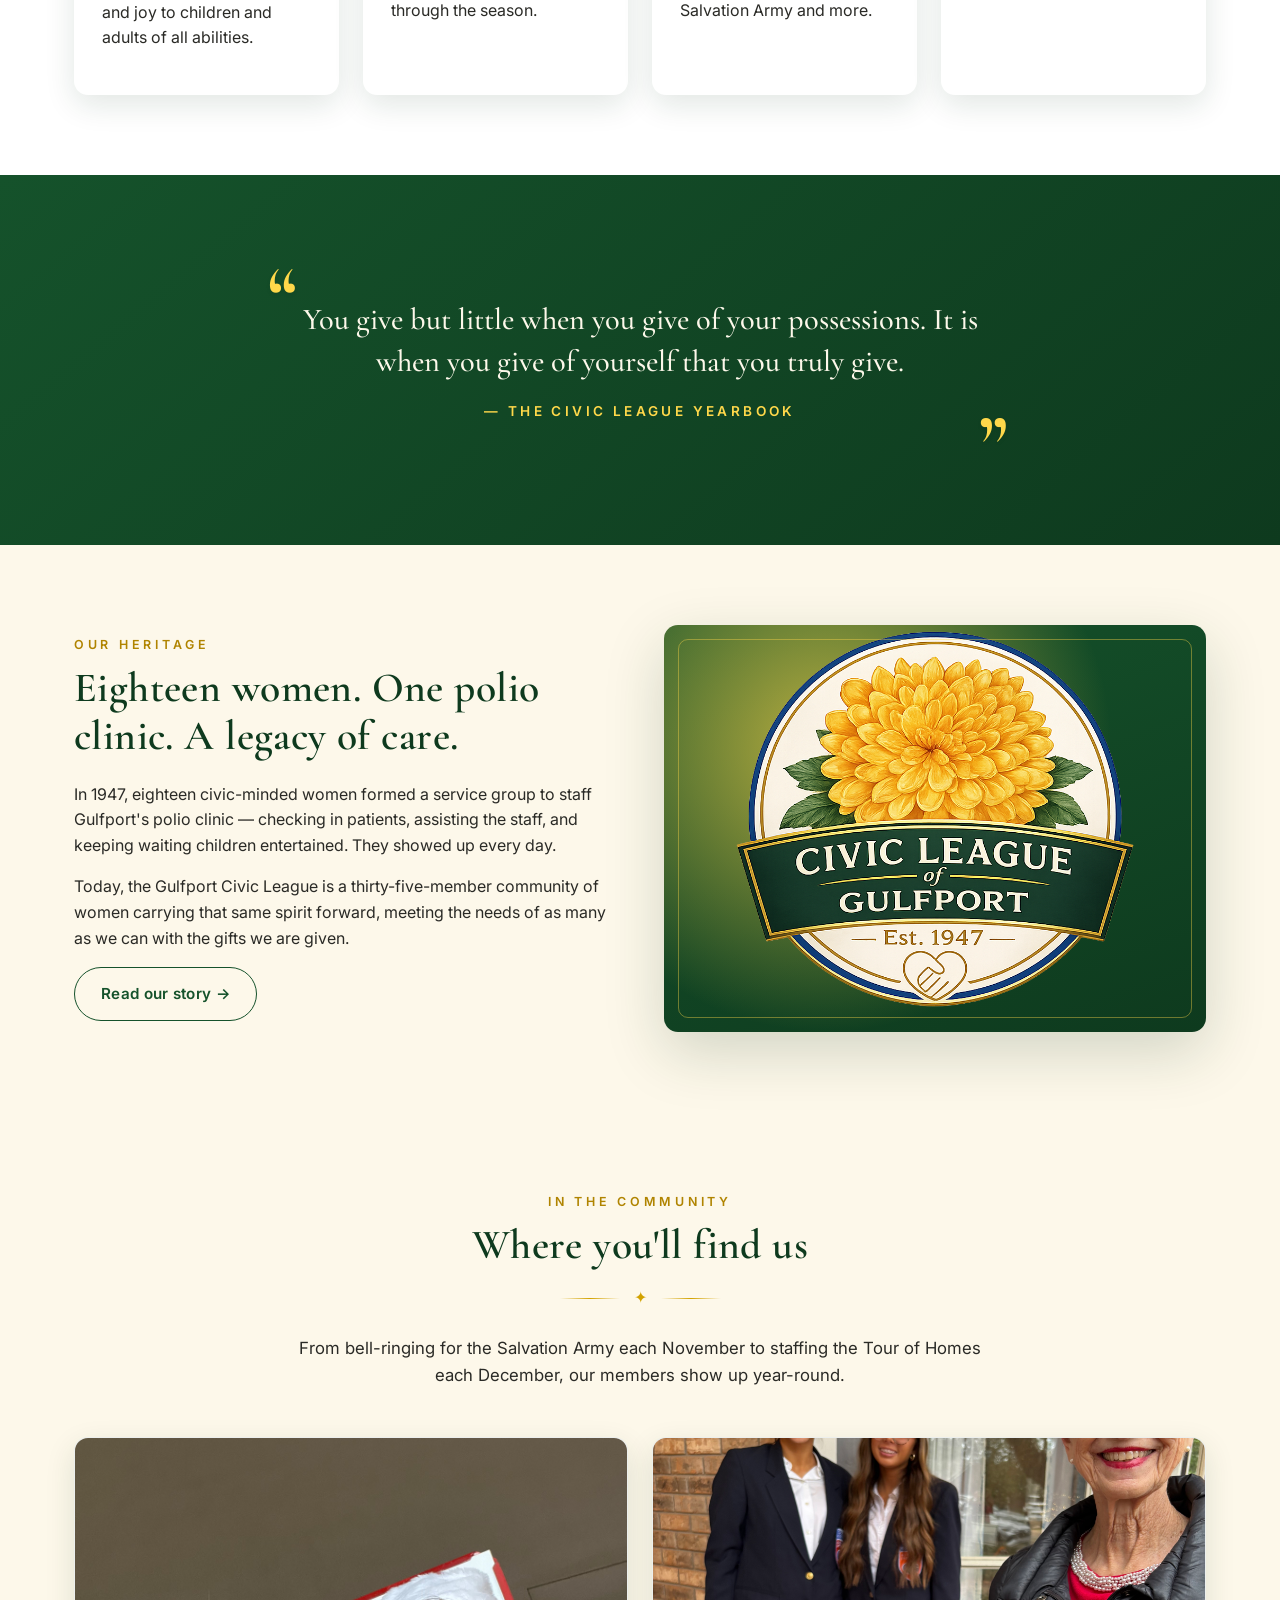
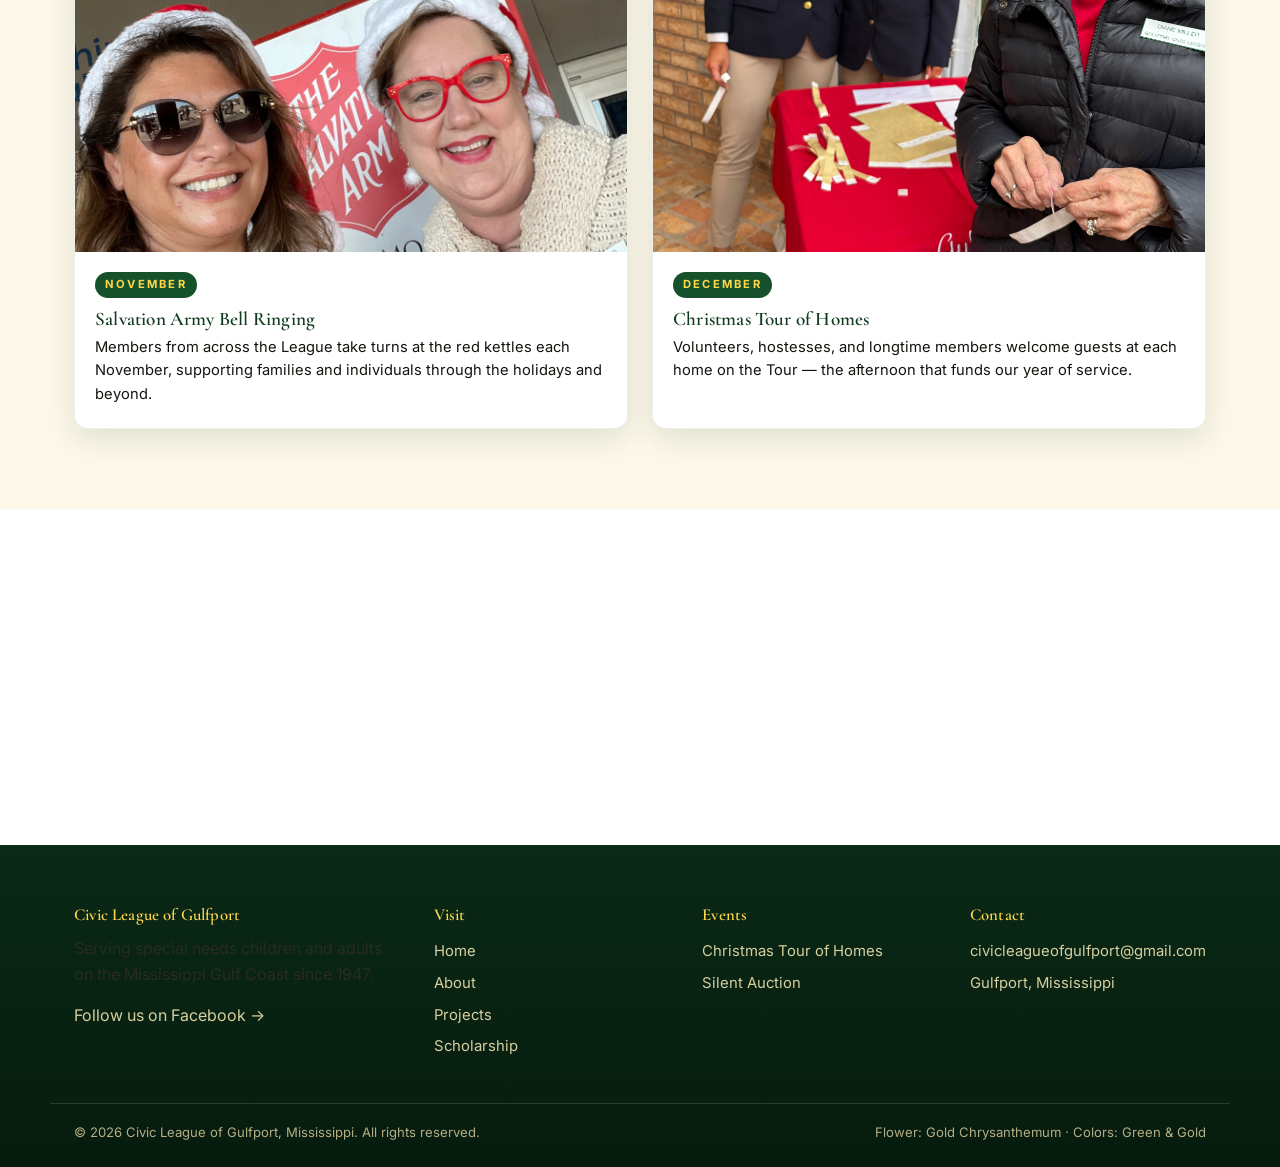
==== commit bf0a8d51: "Switch all logo references from logo.svg to logo.png Now that assets/logo.png is in the repo, point " ====
--- a/index.html
+++ b/index.html
@@ -5,7 +5,7 @@
   <meta name="viewport" content="width=device-width, initial-scale=1" />
   <title>Civic League of Gulfport, Mississippi</title>
   <meta name="description" content="Since 1947, the Civic League of Gulfport, MS has served special needs children and adults along the Mississippi Gulf Coast through the annual Christmas Tour of Homes and other community projects." />
-  <link rel="icon" type="image/svg+xml" href="assets/logo.svg" />
+  <link rel="icon" type="image/png" href="assets/logo.png" />
   <link rel="preconnect" href="https://fonts.googleapis.com" />
   <link rel="preconnect" href="https://fonts.gstatic.com" crossorigin />
   <link href="https://fonts.googleapis.com/css2?family=Cormorant+Garamond:wght@500;600;700&family=Inter:wght@400;500;600;700&display=swap" rel="stylesheet" />
@@ -18,7 +18,7 @@
   <header class="site-header">
     <div class="container nav">
       <a class="brand" href="index.html" aria-label="Civic League of Gulfport home">
-        <img class="brand__mark" src="assets/logo.svg" alt="" />
+        <img class="brand__mark" src="assets/logo.png" alt="" />
         <span class="brand__text">
           <span class="brand__name">Civic League of Gulfport</span>
           <span class="brand__sub">Since 1947 · Mississippi</span>
@@ -51,7 +51,7 @@
           </div>
         </div>
         <div class="hero__art" aria-hidden="true">
-          <img src="assets/logo.svg" alt="" />
+          <img src="assets/logo.png" alt="" />
         </div>
       </div>
       <div class="container">
@@ -117,7 +117,7 @@
           <a class="btn btn--ghost" href="about.html">Read our story →</a>
         </div>
         <div class="media-frame media-frame--ornament reveal" aria-hidden="true">
-          <img src="assets/logo.svg" alt="" />
+          <img src="assets/logo.png" alt="" />
         </div>
       </div>
     </section>
--- a/css/styles.css
+++ b/css/styles.css
@@ -87,9 +87,7 @@
 .brand__mark {
   width: 44px; height: 44px;
   filter: drop-shadow(0 2px 4px rgba(176, 132, 0, 0.4));
-  animation: gentle-spin 60s linear infinite;
-}
-@keyframes gentle-spin { to { transform: rotate(360deg); } }
+}
 .brand__text { display: flex; flex-direction: column; line-height: 1.05; }
 .brand__name { font-size: 1.15rem; font-weight: 700; letter-spacing: 0.02em; }
 .brand__sub  { font-size: 0.72rem; letter-spacing: 0.25em; text-transform: uppercase; color: var(--gold-700); font-family: var(--sans); }
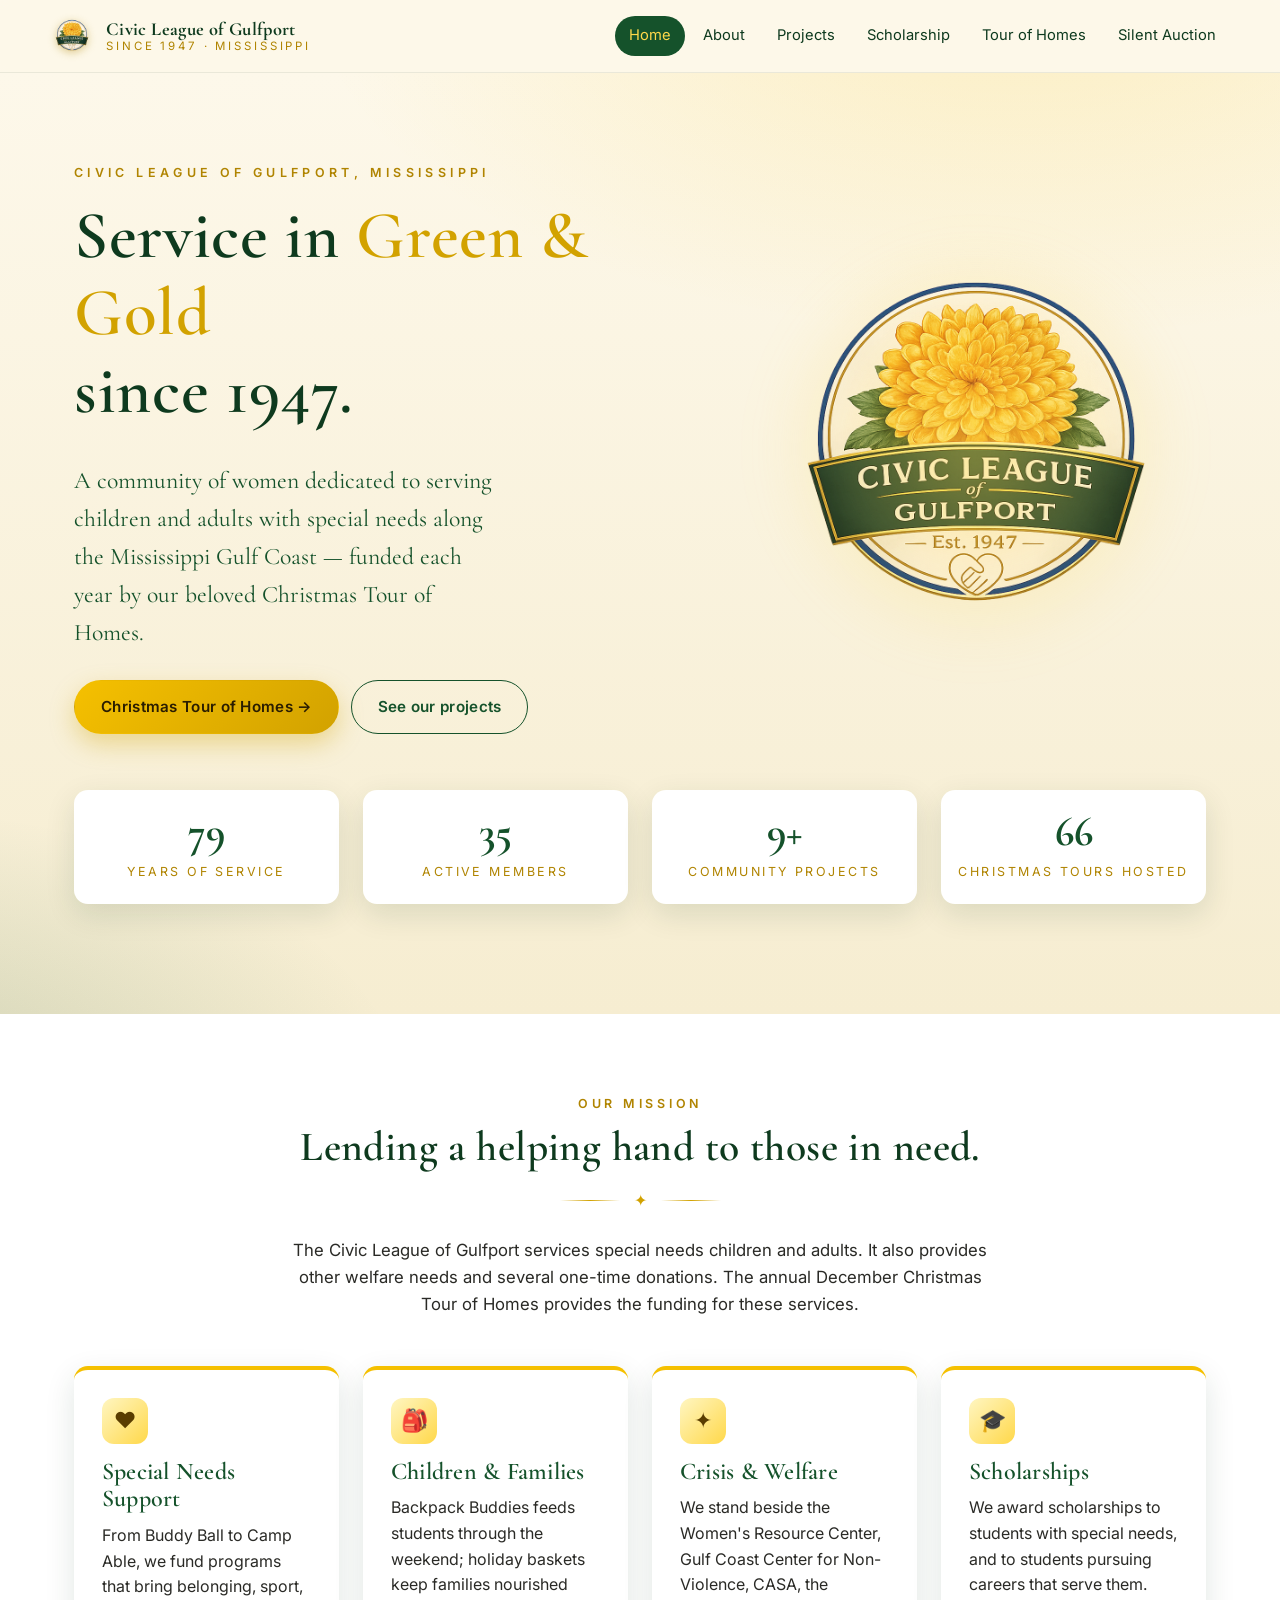
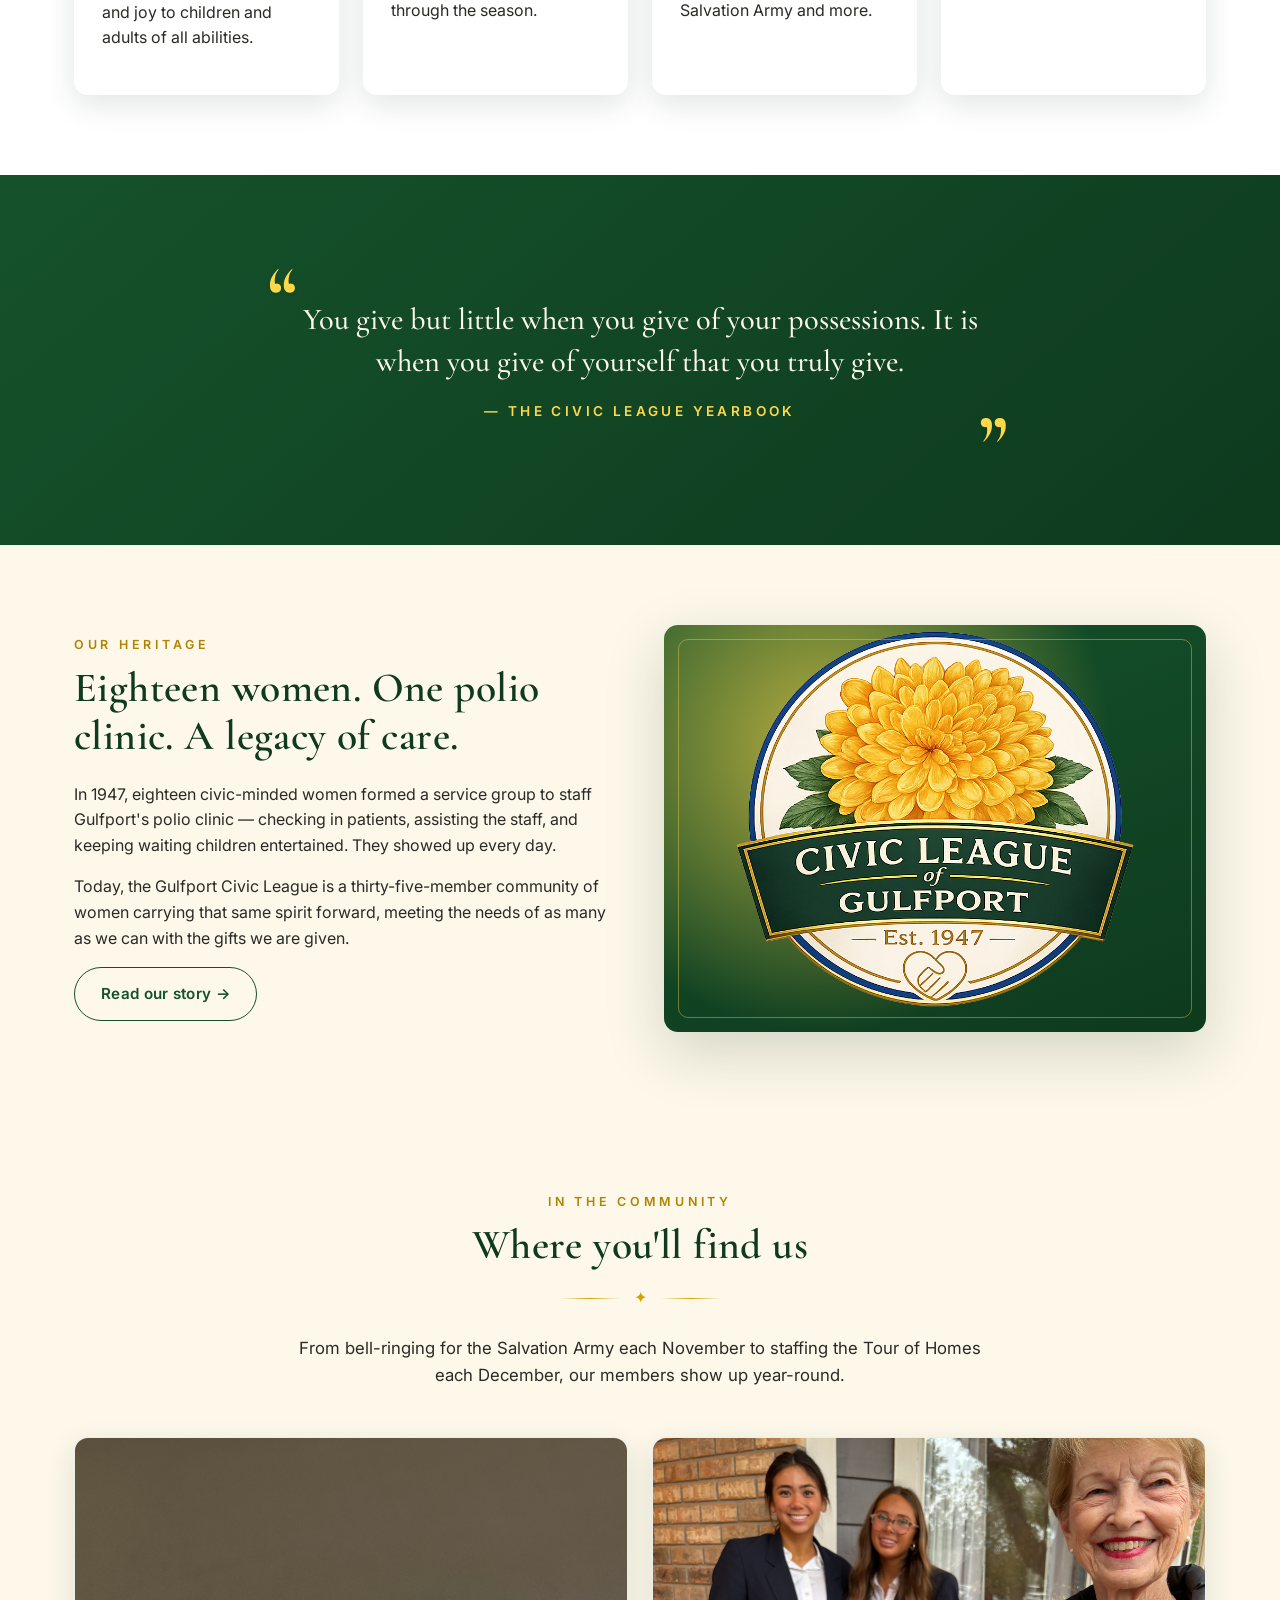
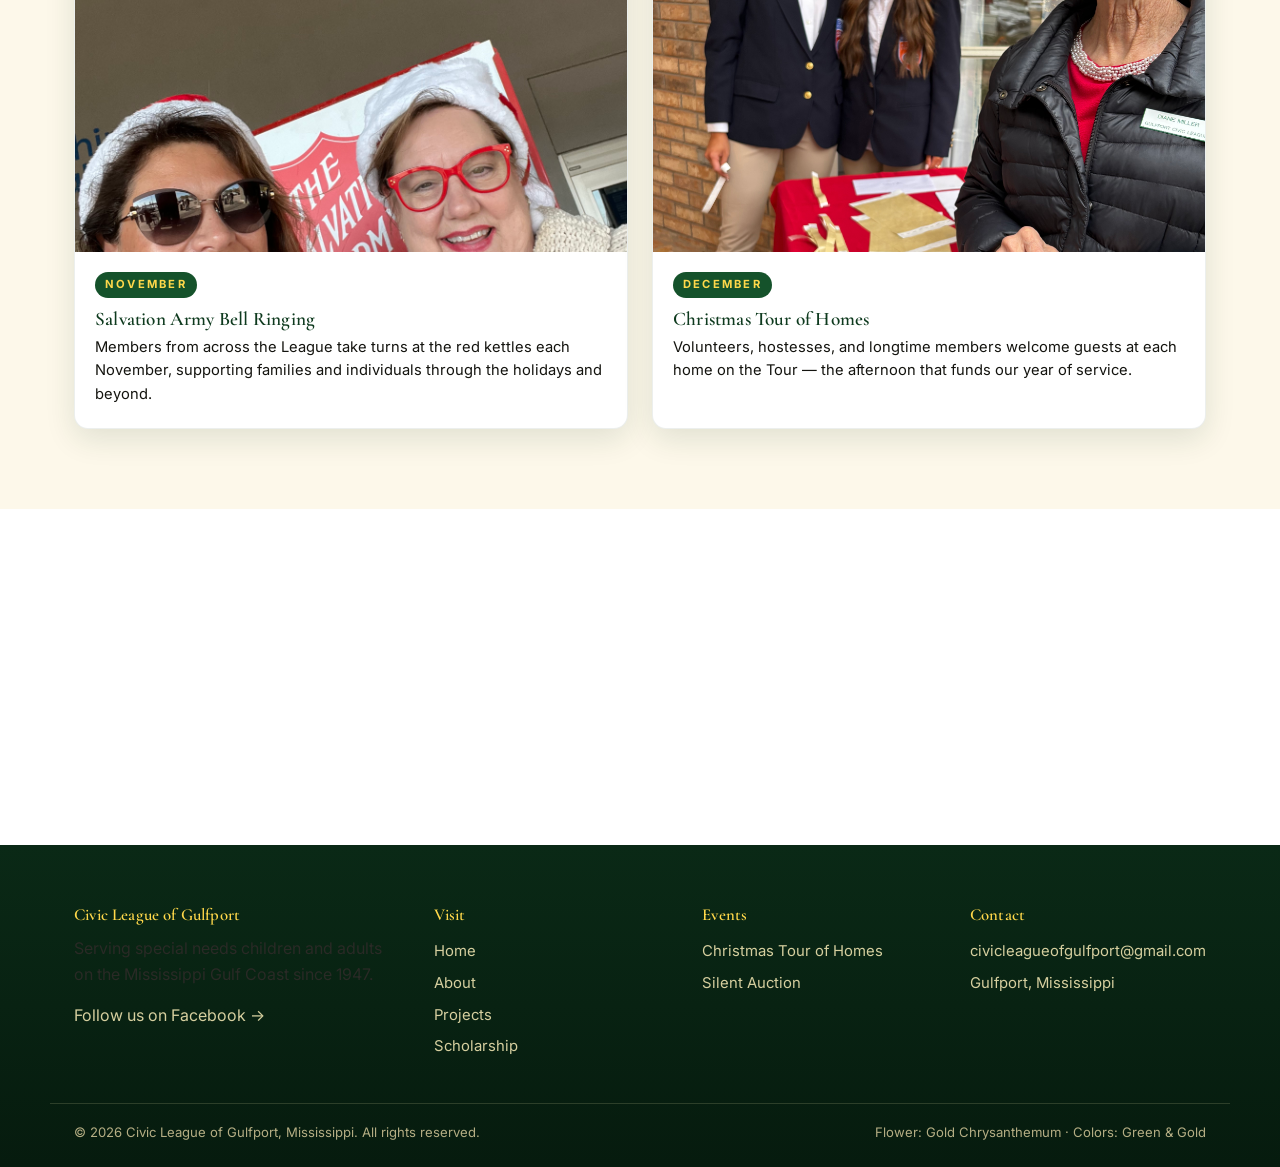
==== commit 90032aa3: "Bias photo-card thumbnails upward so faces aren't cropped Add object-position: center 22% to .photo-" ====
--- a/index.html
+++ b/index.html
@@ -9,7 +9,7 @@
   <link rel="preconnect" href="https://fonts.googleapis.com" />
   <link rel="preconnect" href="https://fonts.gstatic.com" crossorigin />
   <link href="https://fonts.googleapis.com/css2?family=Cormorant+Garamond:wght@500;600;700&family=Inter:wght@400;500;600;700&display=swap" rel="stylesheet" />
-  <link rel="stylesheet" href="css/styles.css" />
+  <link rel="stylesheet" href="css/styles.css?v=4" />
   <meta property="og:title" content="Civic League of Gulfport, Mississippi" />
   <meta property="og:description" content="Serving special needs children and adults on the Mississippi Gulf Coast since 1947." />
   <meta property="og:type" content="website" />
--- a/css/styles.css
+++ b/css/styles.css
@@ -615,6 +615,7 @@
 .photo-card__img img {
   width: 100%; height: 100%;
   object-fit: cover;
+  object-position: center 22%;
   display: block;
 }
 .photo-card__body { padding: 18px 20px 22px; }
@@ -654,11 +655,13 @@
 }
 .notice p { color: var(--ink); margin: 0; font-size: 1.05rem; }
 
-/* Photo banner (full-width feature image) */
+/* Photo banner (centered feature image) */
 .photo-banner {
   position: relative;
   width: 100%;
-  aspect-ratio: 16 / 7;
+  max-width: 720px;
+  margin: 0 auto;
+  aspect-ratio: 4 / 3;
   border-radius: var(--radius);
   overflow: hidden;
   box-shadow: var(--shadow-lg);
@@ -667,6 +670,7 @@
 .photo-banner img {
   width: 100%; height: 100%;
   object-fit: cover;
+  object-position: center 25%;
   display: block;
 }
 .photo-banner__caption {
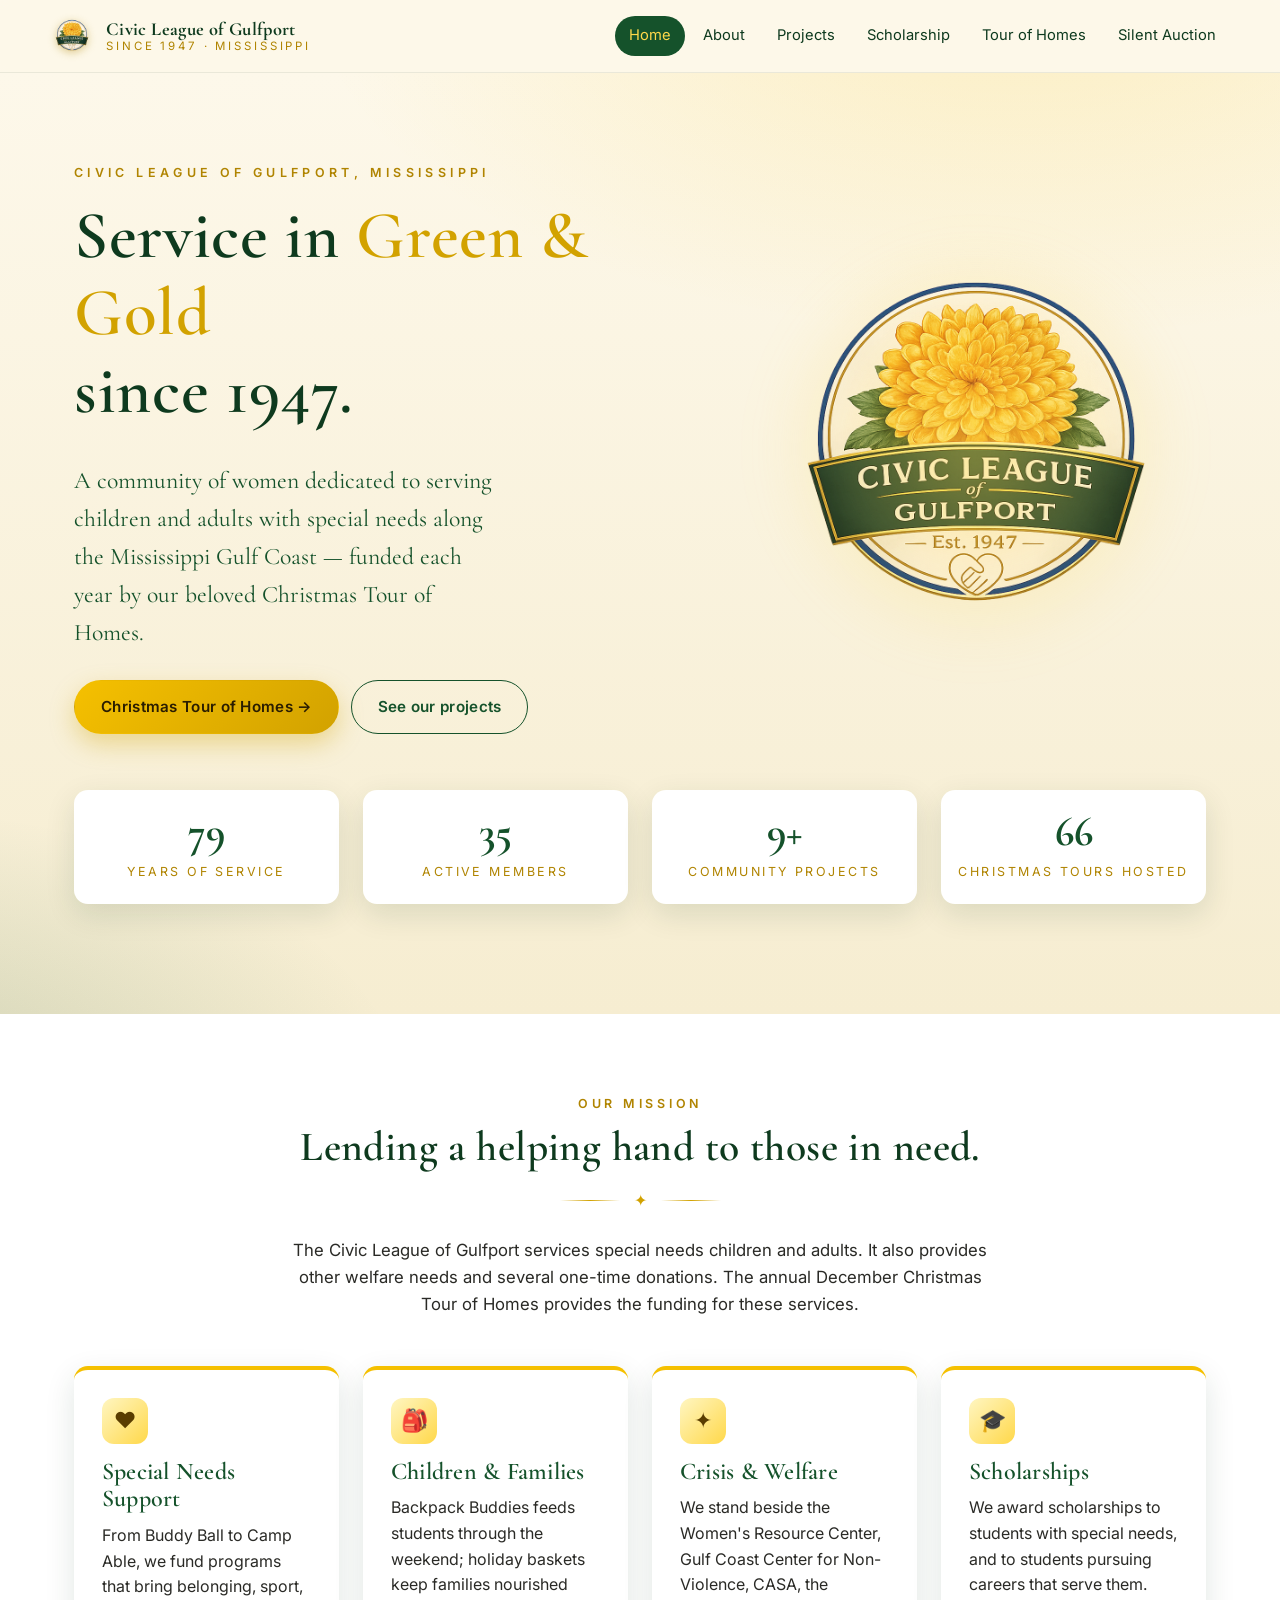
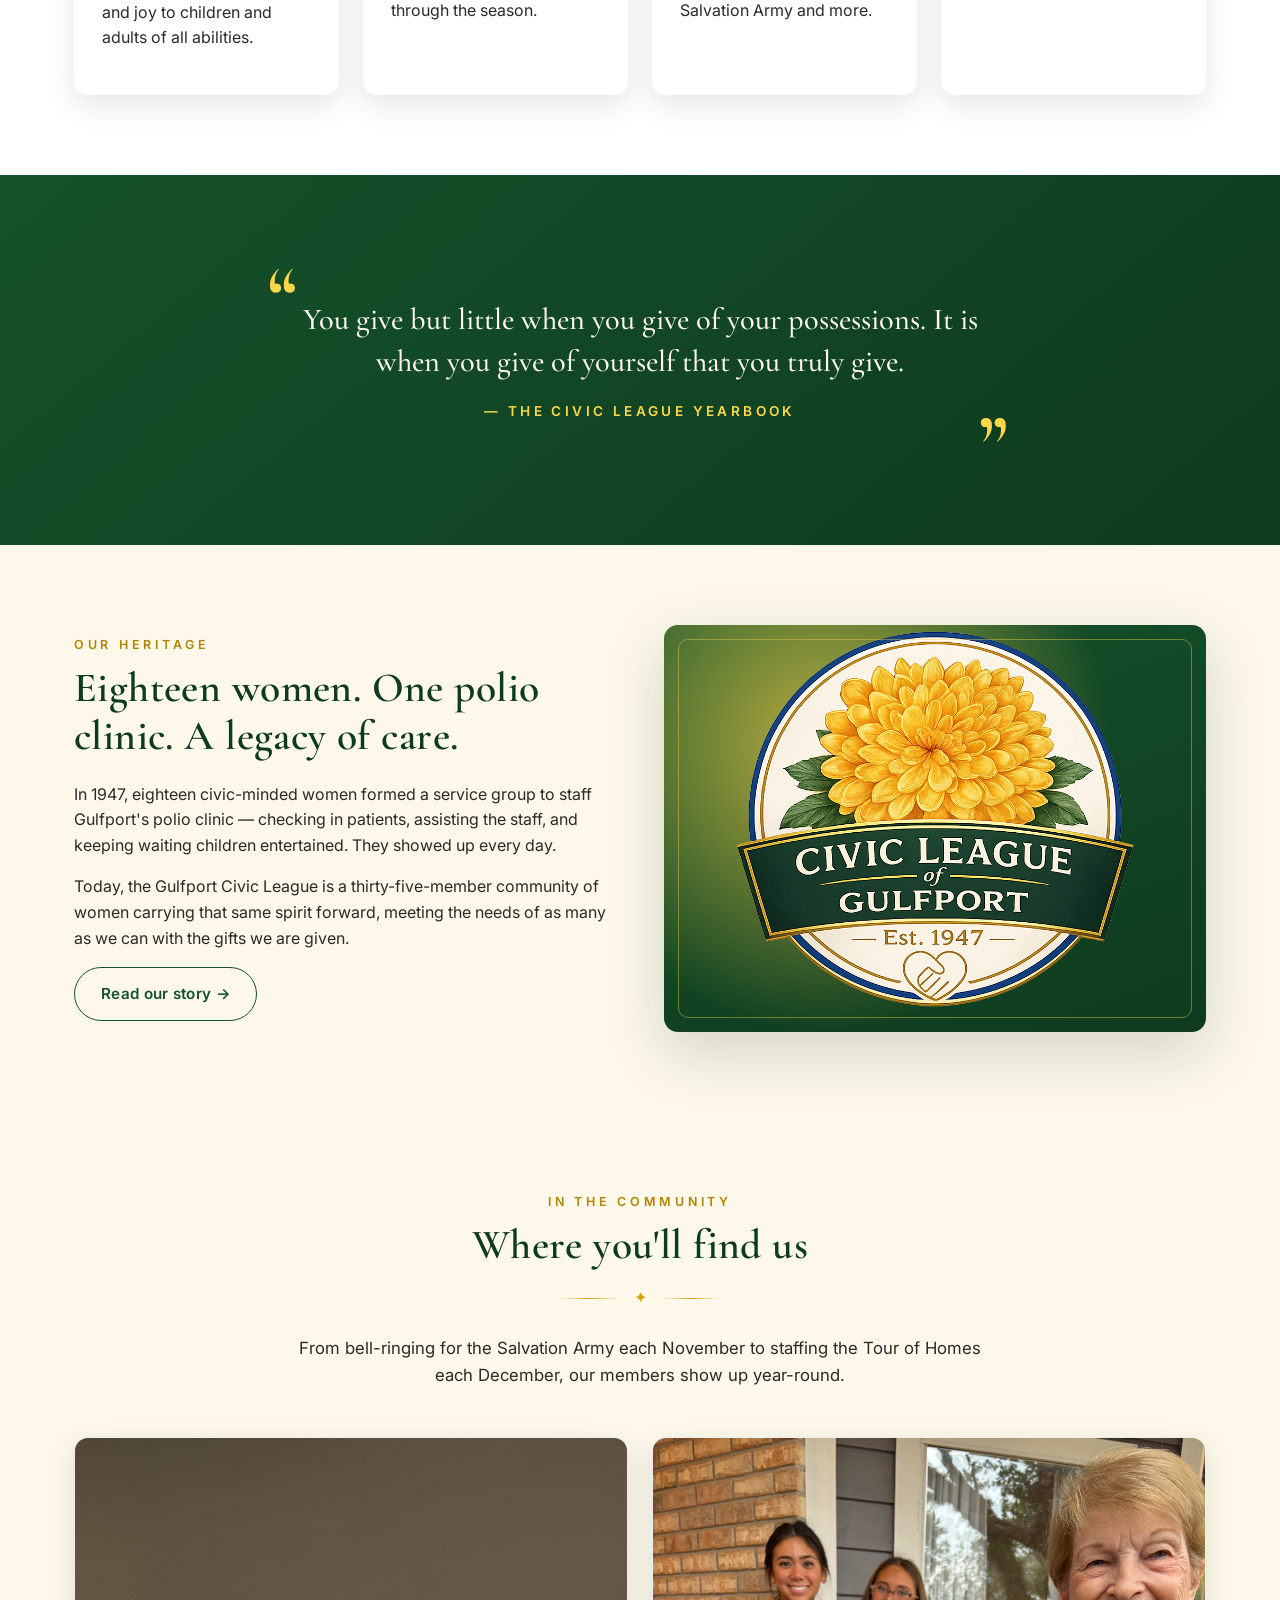
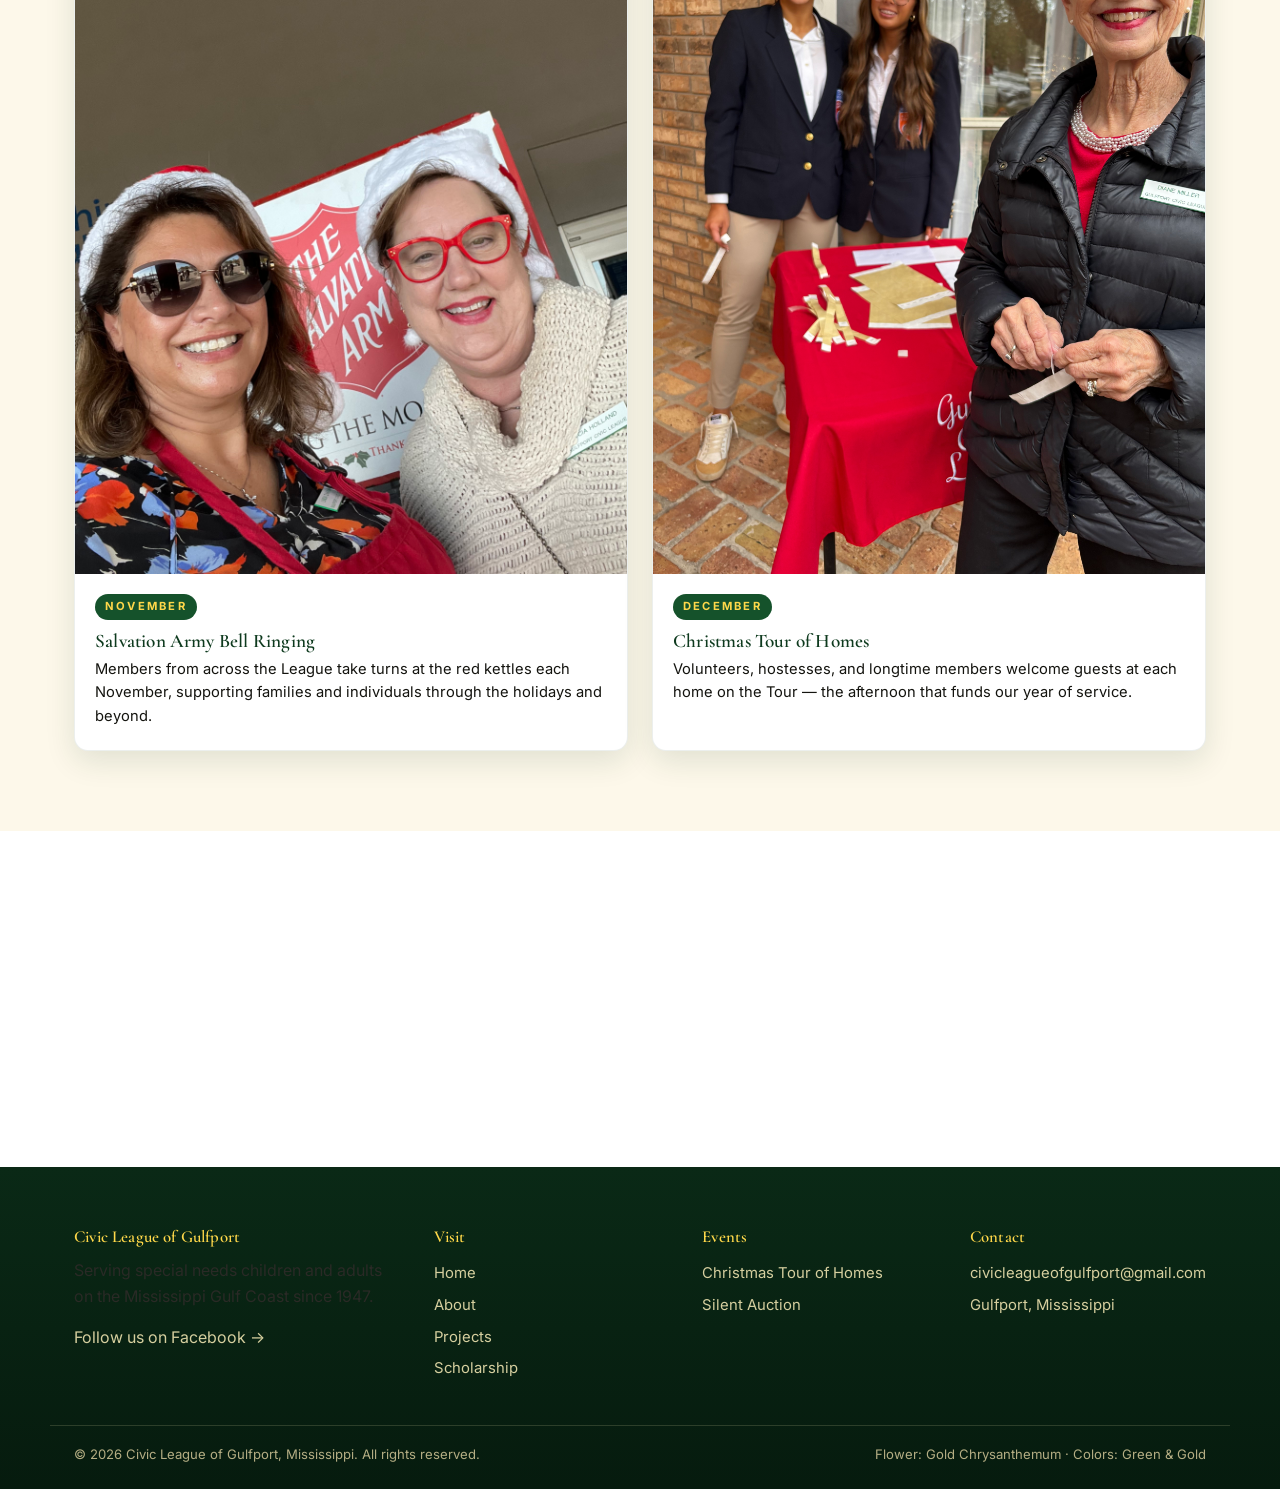
==== commit 77fcc704: "Home page photo cards: switch to 3:4 portrait aspect The Salvation Army selfie and the Tour-of-Homes" ====
--- a/index.html
+++ b/index.html
@@ -9,7 +9,7 @@
   <link rel="preconnect" href="https://fonts.googleapis.com" />
   <link rel="preconnect" href="https://fonts.gstatic.com" crossorigin />
   <link href="https://fonts.googleapis.com/css2?family=Cormorant+Garamond:wght@500;600;700&family=Inter:wght@400;500;600;700&display=swap" rel="stylesheet" />
-  <link rel="stylesheet" href="css/styles.css?v=4" />
+  <link rel="stylesheet" href="css/styles.css?v=5" />
   <meta property="og:title" content="Civic League of Gulfport, Mississippi" />
   <meta property="og:description" content="Serving special needs children and adults on the Mississippi Gulf Coast since 1947." />
   <meta property="og:type" content="website" />
@@ -132,7 +132,7 @@
         </div>
         <div class="grid" style="grid-template-columns:repeat(auto-fit,minmax(300px,1fr));">
           <article class="photo-card reveal">
-            <div class="photo-card__img" style="aspect-ratio:4/3;">
+            <div class="photo-card__img" style="aspect-ratio:3/4;">
               <img src="assets/photos/salvation-army.jpg" alt="Civic League members ringing the bell for the Salvation Army" loading="lazy" onerror="this.parentElement.parentElement.style.display='none'" />
             </div>
             <div class="photo-card__body">
@@ -142,7 +142,7 @@
             </div>
           </article>
           <article class="photo-card reveal">
-            <div class="photo-card__img" style="aspect-ratio:4/3;">
+            <div class="photo-card__img" style="aspect-ratio:3/4;">
               <img src="assets/photos/tour-volunteers.jpg" alt="Hostesses and volunteers at the Christmas Tour of Homes" loading="lazy" onerror="this.parentElement.parentElement.style.display='none'" />
             </div>
             <div class="photo-card__body">
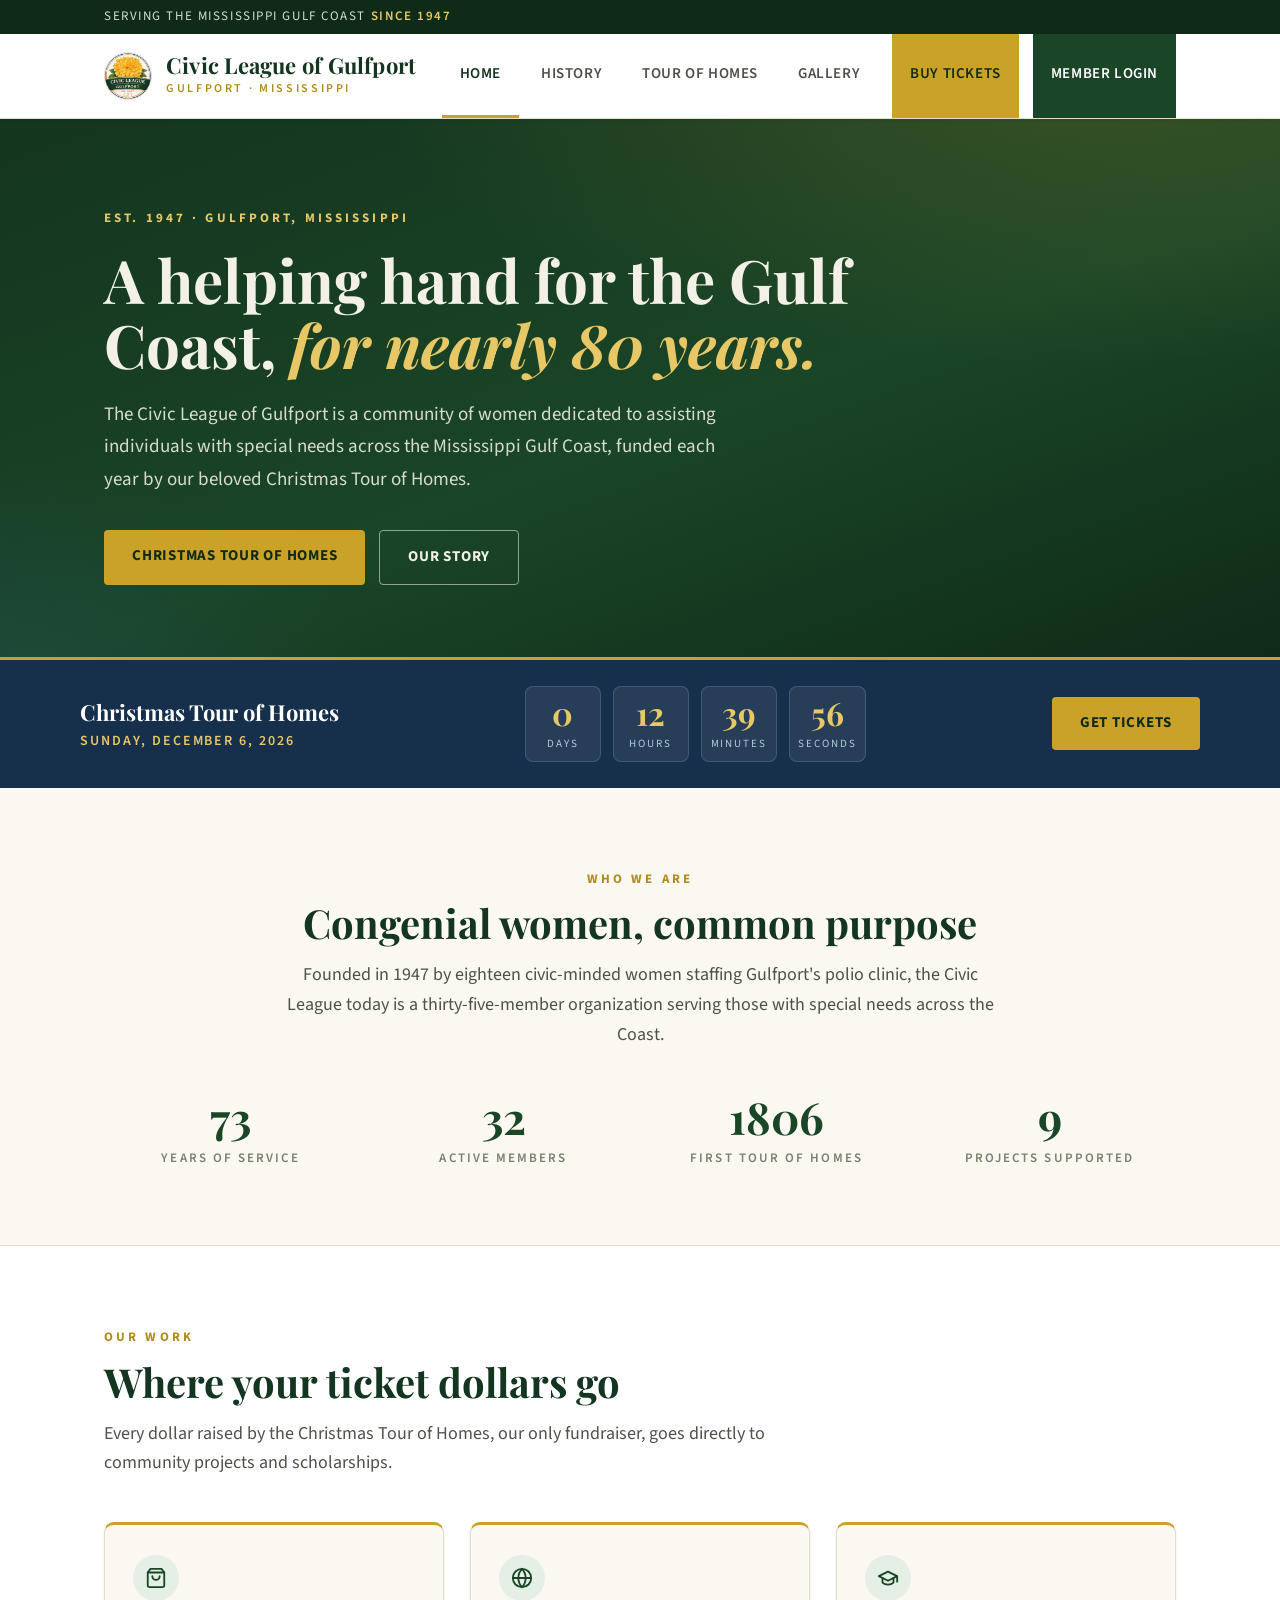
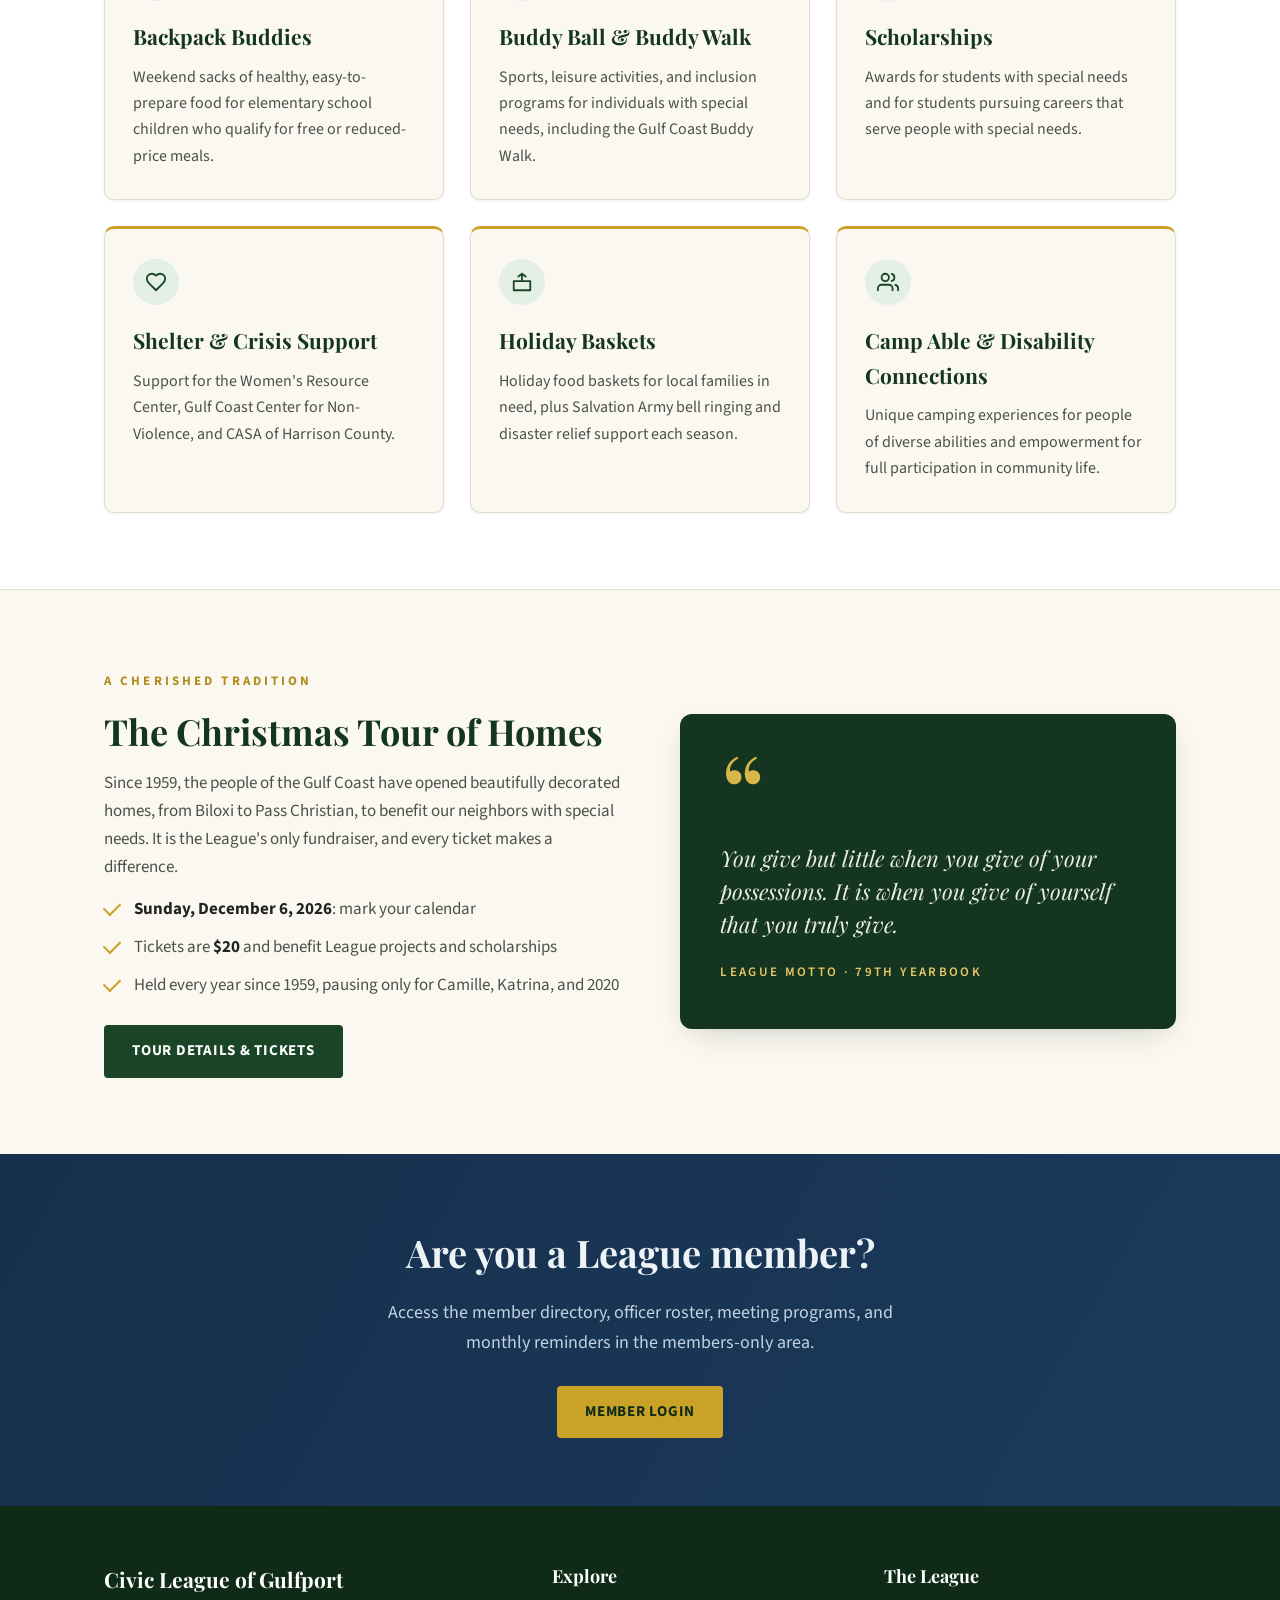
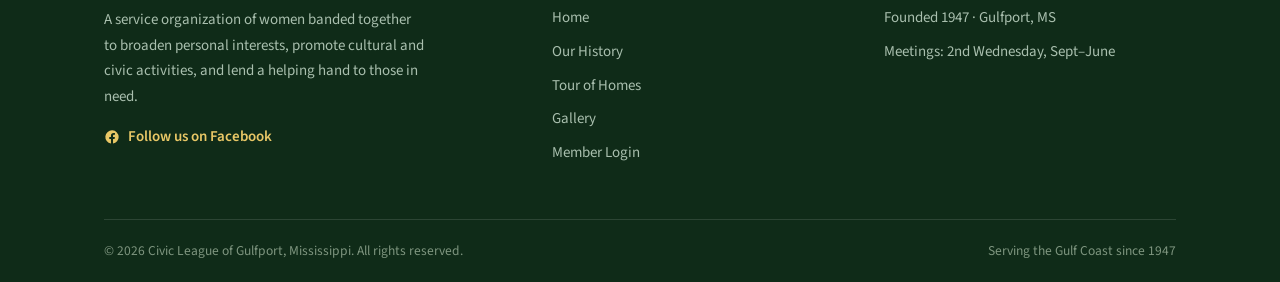
==== commit 72229773: "New Civic League of Gulfport website Full rebuild: home, history, tour of homes with countdown and t" ====
--- a/index.html
+++ b/index.html
@@ -1,211 +1,196 @@
-<!doctype html>
+<!DOCTYPE html>
 <html lang="en">
 <head>
-  <meta charset="utf-8" />
-  <meta name="viewport" content="width=device-width, initial-scale=1" />
-  <title>Civic League of Gulfport, Mississippi</title>
-  <meta name="description" content="Since 1947, the Civic League of Gulfport, MS has served special needs children and adults along the Mississippi Gulf Coast through the annual Christmas Tour of Homes and other community projects." />
-  <link rel="icon" type="image/png" href="assets/logo.png" />
-  <link rel="preconnect" href="https://fonts.googleapis.com" />
-  <link rel="preconnect" href="https://fonts.gstatic.com" crossorigin />
-  <link href="https://fonts.googleapis.com/css2?family=Cormorant+Garamond:wght@500;600;700&family=Inter:wght@400;500;600;700&display=swap" rel="stylesheet" />
-  <link rel="stylesheet" href="css/styles.css?v=5" />
-  <meta property="og:title" content="Civic League of Gulfport, Mississippi" />
-  <meta property="og:description" content="Serving special needs children and adults on the Mississippi Gulf Coast since 1947." />
-  <meta property="og:type" content="website" />
+  <meta charset="UTF-8">
+  <meta name="viewport" content="width=device-width, initial-scale=1.0">
+  <title>Civic League of Gulfport, Mississippi | Serving the Gulf Coast Since 1947</title>
+  <meta name="description" content="The Civic League of Gulfport, Mississippi is a service organization of women dedicated to assisting individuals with special needs on the Gulf Coast since 1947. Home of the annual Christmas Tour of Homes.">
+  <link rel="preconnect" href="https://fonts.googleapis.com">
+  <link rel="preconnect" href="https://fonts.gstatic.com" crossorigin>
+  <link href="https://fonts.googleapis.com/css2?family=Playfair+Display:ital,wght@0,400;0,700;1,400;1,700&family=Source+Sans+3:wght@400;600;700&display=swap" rel="stylesheet">
+  <link rel="stylesheet" href="css/style.css">
+  <link rel="icon" href="data:image/svg+xml,<svg xmlns='http://www.w3.org/2000/svg' viewBox='0 0 100 100'><text y='.9em' font-size='90'>&#127804;</text></svg>">
 </head>
 <body>
+
+  <div class="utility-bar">
+    <div class="wrap">
+      <span>Serving the Mississippi Gulf Coast <b>since 1947</b></span>
+    </div>
+  </div>
+
   <header class="site-header">
-    <div class="container nav">
-      <a class="brand" href="index.html" aria-label="Civic League of Gulfport home">
-        <img class="brand__mark" src="assets/logo.png" alt="" />
-        <span class="brand__text">
-          <span class="brand__name">Civic League of Gulfport</span>
-          <span class="brand__sub">Since 1947 · Mississippi</span>
+    <div class="wrap header-inner">
+      <a class="brand" href="index.html">
+        <img class="brand-mark logo-img" src="images/logo.png" alt="Civic League of Gulfport logo" width="48" height="48">
+        <span class="brand-text">
+          <span class="brand-name">Civic League of Gulfport</span>
+          <span class="brand-sub">Gulfport &middot; Mississippi</span>
         </span>
       </a>
-      <button class="nav__toggle" aria-label="Open menu" aria-expanded="false">
-        <svg viewBox="0 0 24 24" fill="none" stroke="currentColor" stroke-width="2"><path d="M4 6h16M4 12h16M4 18h16"/></svg>
+      <button class="nav-toggle" aria-label="Toggle menu" aria-expanded="false">
+        <svg width="22" height="16" viewBox="0 0 22 16" fill="none" stroke="currentColor" stroke-width="2.5" stroke-linecap="round"><path d="M1 1h20M1 8h20M1 15h20"/></svg>
       </button>
-      <nav class="nav__links" aria-label="Primary">
-        <a href="index.html">Home</a>
-        <a href="about.html">About</a>
-        <a href="projects.html">Projects</a>
-        <a href="scholarship.html">Scholarship</a>
-        <a href="christmas-tour.html">Tour of Homes</a>
-        <a href="silent-auction.html">Silent Auction</a>
+      <nav class="main-nav" aria-label="Main navigation">
+        <a href="index.html" class="active">Home</a>
+        <a href="history.html">History</a>
+        <a href="tour.html">Tour of Homes</a>
+        <a href="gallery.html">Gallery</a>
+        <a href="https://clg.betterworld.org/events/christmas-tour-homes-2026" target="_blank" rel="noopener" class="nav-buy">Buy Tickets</a>
+        <a href="members.html" class="nav-cta">Member Login</a>
       </nav>
     </div>
   </header>
 
-  <main>
-    <section class="hero">
-      <div class="container hero__inner">
-        <div>
-          <div class="hero__eyebrow">Civic League of Gulfport, Mississippi</div>
-          <h1 class="hero__title">Service in <em>Green &amp; Gold</em><br/>since 1947.</h1>
-          <p class="hero__lede">A community of women dedicated to serving children and adults with special needs along the Mississippi Gulf Coast — funded each year by our beloved Christmas Tour of Homes.</p>
-          <div class="btn-row">
-            <a class="btn btn--primary" href="christmas-tour.html">Christmas Tour of Homes →</a>
-            <a class="btn btn--ghost" href="projects.html">See our projects</a>
-          </div>
-        </div>
-        <div class="hero__art" aria-hidden="true">
-          <img src="assets/logo.png" alt="" />
+  <section class="hero">
+    <div class="wrap">
+      <div class="hero-inner">
+        <span class="eyebrow">Est. 1947 &middot; Gulfport, Mississippi</span>
+        <h1>A helping hand for the Gulf Coast, <em>for nearly 80 years.</em></h1>
+        <p class="lede">The Civic League of Gulfport is a community of women dedicated to assisting individuals with special needs across the Mississippi Gulf Coast, funded each year by our beloved Christmas Tour of Homes.</p>
+        <div class="btn-row">
+          <a class="btn btn-gold" href="tour.html">Christmas Tour of Homes</a>
+          <a class="btn btn-outline-light" href="history.html">Our Story</a>
         </div>
       </div>
-      <div class="container">
-        <div class="stats reveal">
-          <div class="stat"><div class="stat__num"><span data-count="79">79</span></div><div class="stat__label">Years of service</div></div>
-          <div class="stat"><div class="stat__num"><span data-count="35">35</span></div><div class="stat__label">Active members</div></div>
-          <div class="stat"><div class="stat__num"><span data-count="9">9</span><span>+</span></div><div class="stat__label">Community projects</div></div>
-          <div class="stat"><div class="stat__num"><span data-count="66">66</span></div><div class="stat__label">Christmas tours hosted</div></div>
+    </div>
+  </section>
+
+  <section class="countdown-band">
+    <div class="wrap countdown-inner">
+      <div class="countdown-label">
+        <div class="cd-title">Christmas Tour of Homes</div>
+        <div class="cd-date">Sunday, December 6, 2026</div>
+      </div>
+      <div class="countdown-clock" id="countdown" aria-live="polite">
+        <div class="cd-cell"><div class="num" id="cd-days">–</div><div class="unit">Days</div></div>
+        <div class="cd-cell"><div class="num" id="cd-hours">–</div><div class="unit">Hours</div></div>
+        <div class="cd-cell"><div class="num" id="cd-mins">–</div><div class="unit">Minutes</div></div>
+        <div class="cd-cell"><div class="num" id="cd-secs">–</div><div class="unit">Seconds</div></div>
+      </div>
+      <a class="btn btn-gold" href="tour.html">Get Tickets</a>
+    </div>
+  </section>
+
+  <section class="section">
+    <div class="wrap">
+      <div class="section-head center">
+        <span class="eyebrow">Who We Are</span>
+        <h2>Congenial women, common purpose</h2>
+        <p>Founded in 1947 by eighteen civic-minded women staffing Gulfport's polio clinic, the Civic League today is a thirty-five-member organization serving those with special needs across the Coast.</p>
+      </div>
+      <div class="stats">
+        <div class="stat"><div class="num" data-count="79">0</div><div class="lbl">Years of Service</div></div>
+        <div class="stat"><div class="num" data-count="35">0</div><div class="lbl">Active Members</div></div>
+        <div class="stat"><div class="num" data-count="1959">0</div><div class="lbl">First Tour of Homes</div></div>
+        <div class="stat"><div class="num" data-count="10">0</div><div class="lbl">Projects Supported</div></div>
+      </div>
+    </div>
+  </section>
+
+  <section class="section alt">
+    <div class="wrap">
+      <div class="section-head">
+        <span class="eyebrow">Our Work</span>
+        <h2>Where your ticket dollars go</h2>
+        <p>Every dollar raised by the Christmas Tour of Homes, our only fundraiser, goes directly to community projects and scholarships.</p>
+      </div>
+      <div class="grid-3">
+        <div class="card gold-top">
+          <div class="card-icon"><svg width="22" height="22" viewBox="0 0 24 24" fill="none" stroke="currentColor" stroke-width="2" stroke-linecap="round" stroke-linejoin="round"><path d="M6 2 3 6v14a2 2 0 0 0 2 2h14a2 2 0 0 0 2-2V6l-3-4Z"/><path d="M3 6h18"/><path d="M16 10a4 4 0 0 1-8 0"/></svg></div>
+          <h3>Backpack Buddies</h3>
+          <p>Weekend sacks of healthy, easy-to-prepare food for elementary school children who qualify for free or reduced-price meals.</p>
+        </div>
+        <div class="card gold-top">
+          <div class="card-icon"><svg width="22" height="22" viewBox="0 0 24 24" fill="none" stroke="currentColor" stroke-width="2" stroke-linecap="round" stroke-linejoin="round"><circle cx="12" cy="12" r="10"/><path d="M12 2a14.5 14.5 0 0 0 0 20 14.5 14.5 0 0 0 0-20"/><path d="M2 12h20"/></svg></div>
+          <h3>Buddy Ball &amp; Buddy Walk</h3>
+          <p>Sports, leisure activities, and inclusion programs for individuals with special needs, including the Gulf Coast Buddy Walk.</p>
+        </div>
+        <div class="card gold-top">
+          <div class="card-icon"><svg width="22" height="22" viewBox="0 0 24 24" fill="none" stroke="currentColor" stroke-width="2" stroke-linecap="round" stroke-linejoin="round"><path d="M22 10v6M2 10l10-5 10 5-10 5z"/><path d="M6 12v5c3 3 9 3 12 0v-5"/></svg></div>
+          <h3>Scholarships</h3>
+          <p>Awards for students with special needs and for students pursuing careers that serve people with special needs.</p>
+        </div>
+        <div class="card gold-top">
+          <div class="card-icon"><svg width="22" height="22" viewBox="0 0 24 24" fill="none" stroke="currentColor" stroke-width="2" stroke-linecap="round" stroke-linejoin="round"><path d="M19 14c1.49-1.46 3-3.21 3-5.5A5.5 5.5 0 0 0 16.5 3c-1.76 0-3 .5-4.5 2-1.5-1.5-2.74-2-4.5-2A5.5 5.5 0 0 0 2 8.5c0 2.3 1.5 4.05 3 5.5l7 7Z"/></svg></div>
+          <h3>Shelter &amp; Crisis Support</h3>
+          <p>Support for the Women's Resource Center, Gulf Coast Center for Non-Violence, and CASA of Harrison County.</p>
+        </div>
+        <div class="card gold-top">
+          <div class="card-icon"><svg width="22" height="22" viewBox="0 0 24 24" fill="none" stroke="currentColor" stroke-width="2" stroke-linecap="round" stroke-linejoin="round"><path d="M3 11h18v10H3zM12 11V3M8 6l4-3 4 3"/></svg></div>
+          <h3>Holiday Baskets</h3>
+          <p>Holiday food baskets for local families in need, plus Salvation Army bell ringing and disaster relief support each season.</p>
+        </div>
+        <div class="card gold-top">
+          <div class="card-icon"><svg width="22" height="22" viewBox="0 0 24 24" fill="none" stroke="currentColor" stroke-width="2" stroke-linecap="round" stroke-linejoin="round"><path d="M17 21v-2a4 4 0 0 0-4-4H5a4 4 0 0 0-4 4v2"/><circle cx="9" cy="7" r="4"/><path d="M23 21v-2a4 4 0 0 0-3-3.87M16 3.13a4 4 0 0 1 0 7.75"/></svg></div>
+          <h3>Camp Able &amp; Disability Connections</h3>
+          <p>Unique camping experiences for people of diverse abilities and empowerment for full participation in community life.</p>
         </div>
       </div>
-    </section>
+    </div>
+  </section>
 
-    <section class="section section--alt">
-      <div class="container">
-        <div class="section-head reveal">
-          <div class="eyebrow">Our Mission</div>
-          <h2>Lending a helping hand to those in need.</h2>
-          <div class="flourish" aria-hidden="true">✦</div>
-          <p>The Civic League of Gulfport services special needs children and adults. It also provides other welfare needs and several one-time donations. The annual December Christmas Tour of Homes provides the funding for these services.</p>
-        </div>
-
-        <div class="grid">
-          <article class="card reveal">
-            <div class="card__icon" aria-hidden="true">♥</div>
-            <h3>Special Needs Support</h3>
-            <p>From Buddy Ball to Camp Able, we fund programs that bring belonging, sport, and joy to children and adults of all abilities.</p>
-          </article>
-          <article class="card reveal">
-            <div class="card__icon" aria-hidden="true">🎒</div>
-            <h3>Children &amp; Families</h3>
-            <p>Backpack Buddies feeds students through the weekend; holiday baskets keep families nourished through the season.</p>
-          </article>
-          <article class="card reveal">
-            <div class="card__icon" aria-hidden="true">✦</div>
-            <h3>Crisis &amp; Welfare</h3>
-            <p>We stand beside the Women's Resource Center, Gulf Coast Center for Non-Violence, CASA, the Salvation Army and more.</p>
-          </article>
-          <article class="card reveal">
-            <div class="card__icon" aria-hidden="true">🎓</div>
-            <h3>Scholarships</h3>
-            <p>We award scholarships to students with special needs, and to students pursuing careers that serve them.</p>
-          </article>
+  <section class="section">
+    <div class="wrap split">
+      <div>
+        <span class="eyebrow">A Cherished Tradition</span>
+        <h2>The Christmas Tour of Homes</h2>
+        <p>Since 1959, the people of the Gulf Coast have opened beautifully decorated homes, from Biloxi to Pass Christian, to benefit our neighbors with special needs. It is the League's only fundraiser, and every ticket makes a difference.</p>
+        <ul class="check-list">
+          <li><b>Sunday, December 6, 2026</b>: mark your calendar</li>
+          <li>Tickets are <b>$20</b> and benefit League projects and scholarships</li>
+          <li>Held every year since 1959, pausing only for Camille, Katrina, and 2020</li>
+        </ul>
+        <div class="btn-row" style="margin-top: 26px;">
+          <a class="btn btn-green" href="tour.html">Tour Details &amp; Tickets</a>
         </div>
       </div>
-    </section>
+      <div class="panel-quote">
+        <blockquote>You give but little when you give of your possessions. It is when you give of yourself that you truly give.</blockquote>
+        <cite>League Motto &middot; 79th Yearbook</cite>
+      </div>
+    </div>
+  </section>
 
-    <section class="section section--green">
-      <div class="container">
-        <div class="pullquote reveal">
-          You give but little when you give of your possessions. It is when you give of yourself that you truly give.
-          <cite>— The Civic League Yearbook</cite>
+  <section class="cta-band">
+    <h2>Are you a League member?</h2>
+    <p>Access the member directory, officer roster, meeting programs, and monthly reminders in the members-only area.</p>
+    <a class="btn btn-gold" href="members.html">Member Login</a>
+  </section>
+
+  <footer class="site-footer">
+    <div class="wrap">
+      <div class="footer-grid">
+        <div class="footer-brand">
+          <div class="brand-name">Civic League of Gulfport</div>
+          <p>A service organization of women banded together to broaden personal interests, promote cultural and civic activities, and lend a helping hand to those in need.</p>
+        <a class="footer-fb" href="https://www.facebook.com/profile.php?id=100076461381664" target="_blank" rel="noopener"><svg width="16" height="16" viewBox="0 0 24 24" fill="currentColor" aria-hidden="true"><path d="M22 12a10 10 0 1 0-11.56 9.88v-6.99H7.9V12h2.54V9.8c0-2.5 1.49-3.89 3.77-3.89 1.09 0 2.23.2 2.23.2v2.46h-1.26c-1.24 0-1.63.77-1.63 1.56V12h2.78l-.44 2.89h-2.34v6.99A10 10 0 0 0 22 12Z"/></svg> Follow us on Facebook</a>
+        </div>
+        <div>
+          <h4>Explore</h4>
+          <ul>
+            <li><a href="index.html">Home</a></li>
+            <li><a href="history.html">Our History</a></li>
+            <li><a href="tour.html">Tour of Homes</a></li>
+            <li><a href="gallery.html">Gallery</a></li>
+            <li><a href="members.html">Member Login</a></li>
+          </ul>
+        </div>
+        <div>
+          <h4>The League</h4>
+          <ul>
+            <li>Founded 1947 &middot; Gulfport, MS</li>
+            <li>Meetings: 2nd Wednesday, Sept&ndash;June</li>
+          </ul>
         </div>
       </div>
-    </section>
-
-    <section class="section">
-      <div class="container split">
-        <div class="reveal">
-          <div class="eyebrow" style="text-transform:uppercase;letter-spacing:.3em;font-size:.78rem;color:var(--gold-700);font-weight:600;margin-bottom:10px;">Our Heritage</div>
-          <h2>Eighteen women. One polio clinic. A legacy of care.</h2>
-          <p>In 1947, eighteen civic-minded women formed a service group to staff Gulfport's polio clinic — checking in patients, assisting the staff, and keeping waiting children entertained. They showed up every day.</p>
-          <p>Today, the Gulfport Civic League is a thirty-five-member community of women carrying that same spirit forward, meeting the needs of as many as we can with the gifts we are given.</p>
-          <a class="btn btn--ghost" href="about.html">Read our story →</a>
-        </div>
-        <div class="media-frame media-frame--ornament reveal" aria-hidden="true">
-          <img src="assets/logo.png" alt="" />
-        </div>
+      <div class="footer-bottom">
+        <span>&copy; <span id="year"></span> Civic League of Gulfport, Mississippi. All rights reserved.</span>
+        <span>Serving the Gulf Coast since 1947</span>
       </div>
-    </section>
-
-    <section class="section">
-      <div class="container">
-        <div class="section-head reveal">
-          <div class="eyebrow">In the community</div>
-          <h2>Where you'll find us</h2>
-          <div class="flourish" aria-hidden="true">✦</div>
-          <p>From bell-ringing for the Salvation Army each November to staffing the Tour of Homes each December, our members show up year-round.</p>
-        </div>
-        <div class="grid" style="grid-template-columns:repeat(auto-fit,minmax(300px,1fr));">
-          <article class="photo-card reveal">
-            <div class="photo-card__img" style="aspect-ratio:3/4;">
-              <img src="assets/photos/salvation-army.jpg" alt="Civic League members ringing the bell for the Salvation Army" loading="lazy" onerror="this.parentElement.parentElement.style.display='none'" />
-            </div>
-            <div class="photo-card__body">
-              <span class="photo-card__tag">November</span>
-              <h3>Salvation Army Bell Ringing</h3>
-              <p>Members from across the League take turns at the red kettles each November, supporting families and individuals through the holidays and beyond.</p>
-            </div>
-          </article>
-          <article class="photo-card reveal">
-            <div class="photo-card__img" style="aspect-ratio:3/4;">
-              <img src="assets/photos/tour-volunteers.jpg" alt="Hostesses and volunteers at the Christmas Tour of Homes" loading="lazy" onerror="this.parentElement.parentElement.style.display='none'" />
-            </div>
-            <div class="photo-card__body">
-              <span class="photo-card__tag">December</span>
-              <h3>Christmas Tour of Homes</h3>
-              <p>Volunteers, hostesses, and longtime members welcome guests at each home on the Tour — the afternoon that funds our year of service.</p>
-            </div>
-          </article>
-        </div>
-      </div>
-    </section>
-
-    <section class="section section--alt">
-      <div class="container">
-        <div class="cta-banner reveal">
-          <div>
-            <h2>Join us at the Christmas Tour of Homes</h2>
-            <p>Sunday, December 6, 2026 — proceeds support every project we run.</p>
-          </div>
-          <a class="btn btn--primary" href="christmas-tour.html">Learn more →</a>
-        </div>
-      </div>
-    </section>
-  </main>
-
-  <footer class="site-footer">
-    <div class="container footer-grid">
-      <div>
-        <h4>Civic League of Gulfport</h4>
-        <p>Serving special needs children and adults on the Mississippi Gulf Coast since 1947.</p>
-        <p><a href="https://www.facebook.com/people/Civic-League-of-Gulfport-MS/100076461381664/" target="_blank" rel="noopener">Follow us on Facebook →</a></p>
-      </div>
-      <div>
-        <h4>Visit</h4>
-        <ul>
-          <li><a href="index.html">Home</a></li>
-          <li><a href="about.html">About</a></li>
-          <li><a href="projects.html">Projects</a></li>
-          <li><a href="scholarship.html">Scholarship</a></li>
-        </ul>
-      </div>
-      <div>
-        <h4>Events</h4>
-        <ul>
-          <li><a href="christmas-tour.html">Christmas Tour of Homes</a></li>
-          <li><a href="silent-auction.html">Silent Auction</a></li>
-        </ul>
-      </div>
-      <div>
-        <h4>Contact</h4>
-        <ul>
-          <li><a href="mailto:civicleagueofgulfport@gmail.com">civicleagueofgulfport@gmail.com</a></li>
-          <li>Gulfport, Mississippi</li>
-        </ul>
-      </div>
-    </div>
-    <div class="container footer-bottom">
-      <span>© <span id="year"></span> Civic League of Gulfport, Mississippi. All rights reserved.</span>
-      <span>Flower: Gold Chrysanthemum · Colors: Green &amp; Gold</span>
     </div>
   </footer>
 
-  <script>document.getElementById('year').textContent = new Date().getFullYear();</script>
   <script src="js/main.js"></script>
 </body>
 </html>
--- a/css/style.css
+++ b/css/style.css
@@ -0,0 +1,933 @@
+/* ============================================================
+   Civic League of Gulfport, Mississippi
+   Palette: deep green, gold, navy blue on warm cream
+   ============================================================ */
+
+:root {
+  --green-950: #0f2b18;
+  --green-900: #14351f;
+  --green-800: #1a4527;
+  --green-700: #1e5631;
+  --green-600: #2a6b40;
+  --green-100: #e4efe6;
+  --gold-600: #b08d1e;
+  --gold-500: #c9a227;
+  --gold-400: #d9b64a;
+  --gold-300: #e8c766;
+  --gold-100: #f7efd8;
+  --blue-900: #16304c;
+  --blue-800: #1b3a5c;
+  --blue-700: #24507e;
+  --blue-600: #2c5f8a;
+  --blue-100: #e2ebf3;
+  --cream: #faf8f1;
+  --paper: #ffffff;
+  --ink: #21251f;
+  --ink-soft: #4c5248;
+  --ink-faint: #79806f;
+  --line: #e2ddcd;
+  --serif: "Playfair Display", Georgia, "Times New Roman", serif;
+  --sans: "Source Sans 3", "Segoe UI", Arial, sans-serif;
+  --shadow-sm: 0 1px 3px rgba(20, 30, 20, 0.08);
+  --shadow-md: 0 10px 30px -12px rgba(20, 30, 20, 0.25);
+  --maxw: 1120px;
+}
+
+* { margin: 0; padding: 0; box-sizing: border-box; }
+
+html { scroll-behavior: smooth; }
+
+body {
+  font-family: var(--sans);
+  font-size: 17px;
+  line-height: 1.65;
+  color: var(--ink);
+  background: var(--cream);
+  -webkit-font-smoothing: antialiased;
+}
+
+img { max-width: 100%; display: block; }
+
+a { color: var(--blue-700); }
+
+.wrap {
+  max-width: var(--maxw);
+  margin: 0 auto;
+  padding: 0 24px;
+}
+
+/* ---------- Utility bar ---------- */
+.utility-bar {
+  background: var(--green-950);
+  color: #cfe0d2;
+  font-size: 13px;
+  letter-spacing: 0.12em;
+  text-transform: uppercase;
+}
+.utility-bar .wrap {
+  display: flex;
+  justify-content: space-between;
+  align-items: center;
+  min-height: 34px;
+  gap: 16px;
+}
+.utility-bar span b { color: var(--gold-300); font-weight: 600; }
+.utility-bar .est { color: #9db8a2; }
+
+/* ---------- Header / tabs ---------- */
+.site-header {
+  background: var(--paper);
+  border-bottom: 1px solid var(--line);
+  position: sticky;
+  top: 0;
+  z-index: 50;
+  box-shadow: var(--shadow-sm);
+}
+.header-inner {
+  display: flex;
+  align-items: center;
+  justify-content: space-between;
+  gap: 24px;
+  min-height: 84px;
+}
+.brand {
+  display: flex;
+  align-items: center;
+  gap: 14px;
+  text-decoration: none;
+  color: var(--ink);
+}
+.brand-mark { flex: 0 0 auto; }
+.brand-mark.logo-img {
+  width: 48px;
+  height: 48px;
+  border-radius: 50%;
+  object-fit: cover;
+  border: 1px solid var(--line);
+}
+.brand-text { display: flex; flex-direction: column; white-space: nowrap; }
+.brand-text .brand-name {
+  font-family: var(--serif);
+  font-size: 22px;
+  font-weight: 700;
+  line-height: 1.15;
+  color: var(--green-900);
+  letter-spacing: 0.01em;
+}
+.brand-text .brand-sub {
+  font-size: 12px;
+  letter-spacing: 0.22em;
+  text-transform: uppercase;
+  color: var(--gold-600);
+  font-weight: 600;
+}
+
+.main-nav { display: flex; align-items: stretch; gap: 4px; }
+.main-nav a {
+  display: flex;
+  align-items: center;
+  padding: 0 18px;
+  min-height: 84px;
+  text-decoration: none;
+  color: var(--ink-soft);
+  font-size: 15px;
+  font-weight: 600;
+  letter-spacing: 0.04em;
+  text-transform: uppercase;
+  border-bottom: 3px solid transparent;
+  transition: color 0.15s, border-color 0.15s;
+}
+.main-nav a:hover { color: var(--green-800); }
+.main-nav a.active {
+  color: var(--green-900);
+  border-bottom-color: var(--gold-500);
+}
+.main-nav a.nav-cta {
+  background: var(--green-800);
+  color: #fff;
+  border-bottom: 3px solid var(--green-800);
+  margin-left: 10px;
+}
+.main-nav a.nav-buy {
+  background: var(--gold-500);
+  color: var(--green-950);
+  border-bottom: 3px solid var(--gold-500);
+  margin-left: 10px;
+}
+.main-nav a.nav-buy:hover {
+  background: var(--gold-400);
+  color: var(--green-950);
+  border-bottom-color: var(--gold-400);
+}
+.main-nav a.nav-cta:hover { background: var(--green-700); }
+.main-nav a.nav-cta.active { border-bottom-color: var(--gold-500); }
+
+.nav-toggle {
+  display: none;
+  background: none;
+  border: 1px solid var(--line);
+  border-radius: 8px;
+  padding: 10px 12px;
+  cursor: pointer;
+  color: var(--green-900);
+}
+
+/* ---------- Hero ---------- */
+.hero {
+  background:
+    radial-gradient(1200px 500px at 85% -10%, rgba(201, 162, 39, 0.18), transparent 60%),
+    radial-gradient(900px 480px at -10% 110%, rgba(44, 95, 138, 0.25), transparent 55%),
+    linear-gradient(160deg, var(--green-900) 0%, var(--green-800) 55%, var(--green-950) 100%);
+  color: #f3f1e7;
+  overflow: hidden;
+}
+.hero-inner {
+  padding: 84px 0 72px;
+  max-width: 780px;
+}
+.eyebrow {
+  display: inline-block;
+  font-size: 13px;
+  font-weight: 700;
+  letter-spacing: 0.24em;
+  text-transform: uppercase;
+  color: var(--gold-300);
+  margin-bottom: 18px;
+}
+.hero h1 {
+  font-family: var(--serif);
+  font-size: clamp(38px, 5.4vw, 60px);
+  line-height: 1.08;
+  font-weight: 700;
+  margin-bottom: 22px;
+}
+.hero h1 em {
+  font-style: italic;
+  color: var(--gold-300);
+}
+.hero p.lede {
+  font-size: 19px;
+  line-height: 1.7;
+  color: #d8ddce;
+  max-width: 640px;
+  margin-bottom: 34px;
+}
+.btn-row { display: flex; flex-wrap: wrap; gap: 14px; }
+
+.btn {
+  display: inline-block;
+  padding: 14px 28px;
+  border-radius: 4px;
+  text-decoration: none;
+  font-weight: 700;
+  font-size: 15px;
+  letter-spacing: 0.05em;
+  text-transform: uppercase;
+  transition: transform 0.12s, box-shadow 0.12s, background 0.15s;
+  border: 0;
+  cursor: pointer;
+  font-family: var(--sans);
+}
+.btn-gold {
+  background: var(--gold-500);
+  color: var(--green-950);
+}
+.btn-gold:hover { background: var(--gold-400); transform: translateY(-1px); box-shadow: var(--shadow-md); }
+.btn-outline-light {
+  background: transparent;
+  color: #f3f1e7;
+  border: 1.5px solid rgba(243, 241, 231, 0.55);
+}
+.btn-outline-light:hover { border-color: var(--gold-300); color: var(--gold-300); }
+.btn-green {
+  background: var(--green-800);
+  color: #fff;
+}
+.btn-green:hover { background: var(--green-700); transform: translateY(-1px); box-shadow: var(--shadow-md); }
+.btn-blue {
+  background: var(--blue-800);
+  color: #fff;
+}
+.btn-blue:hover { background: var(--blue-700); }
+
+/* ---------- Countdown band ---------- */
+.countdown-band {
+  background: var(--blue-900);
+  color: #eaf1f8;
+  border-top: 3px solid var(--gold-500);
+}
+.countdown-inner {
+  display: flex;
+  flex-wrap: wrap;
+  align-items: center;
+  justify-content: space-between;
+  gap: 24px;
+  padding: 26px 0;
+}
+.countdown-label .cd-title {
+  font-family: var(--serif);
+  font-size: 22px;
+  font-weight: 700;
+  color: #fff;
+}
+.countdown-label .cd-date {
+  font-size: 14px;
+  letter-spacing: 0.14em;
+  text-transform: uppercase;
+  color: var(--gold-300);
+  font-weight: 600;
+}
+.countdown-clock { display: flex; gap: 12px; }
+.cd-cell {
+  min-width: 76px;
+  text-align: center;
+  background: rgba(255, 255, 255, 0.07);
+  border: 1px solid rgba(255, 255, 255, 0.14);
+  border-radius: 8px;
+  padding: 10px 8px 8px;
+}
+.cd-cell .num {
+  font-family: var(--serif);
+  font-size: 32px;
+  font-weight: 700;
+  line-height: 1;
+  color: var(--gold-300);
+  font-variant-numeric: tabular-nums;
+}
+.cd-cell .unit {
+  font-size: 11px;
+  letter-spacing: 0.18em;
+  text-transform: uppercase;
+  color: #b9c9da;
+  margin-top: 6px;
+}
+
+/* ---------- Sections ---------- */
+.section { padding: 76px 0; }
+.section.alt { background: var(--paper); border-top: 1px solid var(--line); border-bottom: 1px solid var(--line); }
+
+.section-head { max-width: 720px; margin-bottom: 44px; }
+.section-head.center { margin-left: auto; margin-right: auto; text-align: center; }
+.section-head .eyebrow { color: var(--gold-600); margin-bottom: 10px; }
+.section-head h2 {
+  font-family: var(--serif);
+  font-size: clamp(28px, 3.6vw, 40px);
+  color: var(--green-900);
+  line-height: 1.15;
+  margin-bottom: 14px;
+}
+.section-head p { color: var(--ink-soft); font-size: 18px; }
+
+.grid-3 { display: grid; grid-template-columns: repeat(3, 1fr); gap: 26px; }
+.grid-2 { display: grid; grid-template-columns: repeat(2, 1fr); gap: 26px; }
+
+.card {
+  background: var(--paper);
+  border: 1px solid var(--line);
+  border-radius: 10px;
+  padding: 30px 28px;
+  box-shadow: var(--shadow-sm);
+}
+.section.alt .card { background: var(--cream); }
+.card h3 {
+  font-family: var(--serif);
+  font-size: 21px;
+  color: var(--green-900);
+  margin-bottom: 10px;
+}
+.card p { color: var(--ink-soft); font-size: 16px; }
+.card .card-icon {
+  width: 46px;
+  height: 46px;
+  border-radius: 50%;
+  background: var(--green-100);
+  color: var(--green-800);
+  display: flex;
+  align-items: center;
+  justify-content: center;
+  margin-bottom: 18px;
+}
+.card.gold-top { border-top: 3px solid var(--gold-500); }
+
+/* Stat band */
+.stats {
+  display: grid;
+  grid-template-columns: repeat(4, 1fr);
+  gap: 20px;
+  text-align: center;
+}
+.stat .num {
+  font-family: var(--serif);
+  font-size: 44px;
+  font-weight: 700;
+  color: var(--green-800);
+  line-height: 1.1;
+}
+.stat .lbl {
+  font-size: 13px;
+  letter-spacing: 0.16em;
+  text-transform: uppercase;
+  color: var(--ink-faint);
+  font-weight: 600;
+  margin-top: 6px;
+}
+
+/* Split feature */
+.split {
+  display: grid;
+  grid-template-columns: 1.05fr 1fr;
+  gap: 56px;
+  align-items: center;
+}
+.split .eyebrow { color: var(--gold-600); }
+.split h2 {
+  font-family: var(--serif);
+  font-size: clamp(26px, 3.2vw, 36px);
+  color: var(--green-900);
+  line-height: 1.18;
+  margin-bottom: 16px;
+}
+.split p { color: var(--ink-soft); margin-bottom: 14px; }
+.panel-quote {
+  background: var(--green-900);
+  color: #e9ede2;
+  border-radius: 12px;
+  padding: 44px 40px;
+  position: relative;
+  box-shadow: var(--shadow-md);
+}
+.panel-quote::before {
+  content: "\201C";
+  font-family: var(--serif);
+  font-size: 110px;
+  line-height: 0.6;
+  color: var(--gold-400);
+  display: block;
+  margin-bottom: 18px;
+}
+.panel-quote blockquote {
+  font-family: var(--serif);
+  font-size: 22px;
+  font-style: italic;
+  line-height: 1.5;
+  margin-bottom: 16px;
+}
+.panel-quote cite {
+  font-style: normal;
+  font-size: 13px;
+  letter-spacing: 0.18em;
+  text-transform: uppercase;
+  color: var(--gold-300);
+  font-weight: 600;
+}
+
+/* Lists */
+.check-list { list-style: none; margin-top: 8px; }
+.check-list li {
+  padding-left: 30px;
+  position: relative;
+  margin-bottom: 10px;
+  color: var(--ink-soft);
+}
+.check-list li::before {
+  content: "";
+  position: absolute;
+  left: 0;
+  top: 7px;
+  width: 14px;
+  height: 8px;
+  border-left: 2.5px solid var(--gold-500);
+  border-bottom: 2.5px solid var(--gold-500);
+  transform: rotate(-45deg);
+}
+.check-list li b { color: var(--ink); }
+
+/* ---------- Page hero (interior pages) ---------- */
+.page-hero {
+  background: linear-gradient(160deg, var(--green-900), var(--green-950));
+  color: #f3f1e7;
+  padding: 58px 0 52px;
+  border-bottom: 4px solid var(--gold-500);
+}
+.page-hero .eyebrow { margin-bottom: 10px; }
+.page-hero h1 {
+  font-family: var(--serif);
+  font-size: clamp(32px, 4.4vw, 48px);
+  font-weight: 700;
+  line-height: 1.1;
+}
+.page-hero p {
+  margin-top: 14px;
+  max-width: 640px;
+  color: #cfd6c4;
+  font-size: 18px;
+}
+
+/* ---------- History page ---------- */
+.prose {
+  max-width: 760px;
+  font-size: 18px;
+}
+.prose p { margin-bottom: 20px; color: var(--ink-soft); }
+.prose h2 {
+  font-family: var(--serif);
+  color: var(--green-900);
+  font-size: 30px;
+  margin: 44px 0 16px;
+}
+
+.timeline { list-style: none; margin: 34px 0; position: relative; padding-left: 34px; }
+.timeline::before {
+  content: "";
+  position: absolute;
+  left: 8px;
+  top: 6px;
+  bottom: 6px;
+  width: 2px;
+  background: var(--line);
+}
+.timeline li { position: relative; padding-bottom: 26px; }
+.timeline li::before {
+  content: "";
+  position: absolute;
+  left: -32px;
+  top: 7px;
+  width: 12px;
+  height: 12px;
+  border-radius: 50%;
+  background: var(--gold-500);
+  border: 2.5px solid var(--paper);
+  box-shadow: 0 0 0 2px var(--gold-500);
+}
+.timeline .year {
+  font-family: var(--serif);
+  font-weight: 700;
+  font-size: 20px;
+  color: var(--green-800);
+  display: block;
+}
+.timeline p { color: var(--ink-soft); margin-top: 4px; }
+
+.name-columns {
+  columns: 3;
+  column-gap: 40px;
+  list-style: none;
+  font-size: 16px;
+  color: var(--ink-soft);
+}
+.name-columns li { padding: 5px 0; break-inside: avoid; border-bottom: 1px dotted var(--line); }
+.name-columns li .term { color: var(--ink-faint); font-size: 14px; float: right; }
+
+.note-deceased { font-size: 14px; color: var(--ink-faint); margin-top: 14px; font-style: italic; }
+
+/* ---------- Tour page ---------- */
+.ticket-panel {
+  display: grid;
+  grid-template-columns: 1.2fr 0.8fr;
+  gap: 0;
+  background: var(--paper);
+  border: 1px solid var(--line);
+  border-radius: 14px;
+  overflow: hidden;
+  box-shadow: var(--shadow-md);
+}
+.ticket-info { padding: 44px 42px; }
+.ticket-info h2 {
+  font-family: var(--serif);
+  font-size: 30px;
+  color: var(--green-900);
+  margin-bottom: 8px;
+}
+.ticket-price {
+  font-family: var(--serif);
+  font-size: 52px;
+  font-weight: 700;
+  color: var(--green-800);
+  line-height: 1;
+  margin: 18px 0 4px;
+}
+.ticket-price span { font-size: 20px; color: var(--ink-faint); font-family: var(--sans); font-weight: 400; }
+.ticket-qr {
+  background: var(--gold-100);
+  border-left: 1px dashed var(--gold-500);
+  display: flex;
+  flex-direction: column;
+  align-items: center;
+  justify-content: center;
+  padding: 40px 30px;
+  text-align: center;
+  gap: 16px;
+}
+.ticket-qr img {
+  width: 210px;
+  height: 210px;
+  object-fit: contain;
+  background: #fff;
+  border-radius: 10px;
+  padding: 12px;
+  box-shadow: var(--shadow-sm);
+}
+.ticket-qr .qr-caption {
+  font-size: 14px;
+  letter-spacing: 0.12em;
+  text-transform: uppercase;
+  font-weight: 700;
+  color: var(--gold-600);
+}
+.qr-placeholder {
+  width: 210px;
+  height: 210px;
+  border: 2px dashed var(--gold-500);
+  border-radius: 10px;
+  display: flex;
+  align-items: center;
+  justify-content: center;
+  color: var(--gold-600);
+  font-size: 14px;
+  padding: 20px;
+  background: rgba(255, 255, 255, 0.6);
+}
+
+.detail-rows { margin-top: 22px; }
+.detail-rows .row {
+  display: flex;
+  gap: 14px;
+  padding: 13px 0;
+  border-top: 1px solid var(--line);
+  font-size: 16px;
+}
+.detail-rows .row .k {
+  flex: 0 0 130px;
+  font-weight: 700;
+  color: var(--green-900);
+  font-size: 13px;
+  letter-spacing: 0.1em;
+  text-transform: uppercase;
+  padding-top: 2px;
+}
+.detail-rows .row .v { color: var(--ink-soft); }
+
+/* ---------- Gallery ---------- */
+.gallery-grid {
+  display: grid;
+  grid-template-columns: repeat(3, 1fr);
+  gap: 18px;
+}
+.gallery-grid figure {
+  border-radius: 10px;
+  overflow: hidden;
+  background: var(--paper);
+  border: 1px solid var(--line);
+  box-shadow: var(--shadow-sm);
+  margin: 0;
+}
+.gallery-grid img {
+  width: 100%;
+  height: auto;
+  transition: transform 0.25s ease;
+}
+.gallery-grid figure:hover img { transform: scale(1.03); }
+.gallery-grid figcaption {
+  padding: 12px 16px;
+  font-size: 14px;
+  color: var(--ink-soft);
+}
+.empty-state {
+  text-align: center;
+  border: 2px dashed var(--line);
+  border-radius: 14px;
+  padding: 70px 30px;
+  color: var(--ink-faint);
+  background: var(--paper);
+}
+.empty-state .big {
+  font-family: var(--serif);
+  font-size: 24px;
+  color: var(--green-800);
+  margin-bottom: 10px;
+}
+
+/* ---------- Members / login ---------- */
+.login-shell {
+  max-width: 460px;
+  margin: 0 auto;
+  background: var(--paper);
+  border: 1px solid var(--line);
+  border-top: 4px solid var(--gold-500);
+  border-radius: 12px;
+  padding: 44px 40px;
+  box-shadow: var(--shadow-md);
+  text-align: center;
+}
+.login-shell .lock-icon {
+  width: 58px;
+  height: 58px;
+  margin: 0 auto 18px;
+  border-radius: 50%;
+  background: var(--green-100);
+  display: flex;
+  align-items: center;
+  justify-content: center;
+  color: var(--green-800);
+}
+.login-shell h2 {
+  font-family: var(--serif);
+  font-size: 26px;
+  color: var(--green-900);
+  margin-bottom: 8px;
+}
+.login-shell p { color: var(--ink-soft); font-size: 15px; margin-bottom: 22px; }
+.login-shell form { display: flex; flex-direction: column; gap: 14px; }
+.login-shell input[type="password"] {
+  padding: 14px 16px;
+  border: 1.5px solid var(--line);
+  border-radius: 6px;
+  font-size: 17px;
+  font-family: var(--sans);
+  text-align: center;
+  letter-spacing: 0.08em;
+}
+.login-shell input[type="password"]:focus {
+  outline: none;
+  border-color: var(--green-700);
+  box-shadow: 0 0 0 3px rgba(30, 86, 49, 0.15);
+}
+.login-error {
+  color: #a03123;
+  font-size: 14px;
+  font-weight: 600;
+  min-height: 20px;
+}
+
+.members-toolbar {
+  display: flex;
+  flex-wrap: wrap;
+  justify-content: space-between;
+  align-items: center;
+  gap: 16px;
+  margin-bottom: 34px;
+}
+.members-toolbar .welcome {
+  font-family: var(--serif);
+  font-size: 22px;
+  color: var(--green-900);
+  font-weight: 700;
+}
+.btn-small {
+  padding: 9px 18px;
+  font-size: 13px;
+}
+
+.member-section { margin-bottom: 56px; }
+.member-section > h2 {
+  font-family: var(--serif);
+  font-size: 27px;
+  color: var(--green-900);
+  padding-bottom: 12px;
+  border-bottom: 2px solid var(--gold-500);
+  margin-bottom: 24px;
+}
+
+.officer-table { width: 100%; border-collapse: collapse; font-size: 16px; }
+.officer-table th {
+  text-align: left;
+  font-size: 12px;
+  letter-spacing: 0.14em;
+  text-transform: uppercase;
+  color: var(--ink-faint);
+  padding: 10px 14px;
+  border-bottom: 2px solid var(--line);
+}
+.officer-table td { padding: 12px 14px; border-bottom: 1px solid var(--line); color: var(--ink-soft); }
+.officer-table td:first-child { font-weight: 700; color: var(--ink); }
+.officer-table tr.is-officer td:first-child::after {
+  content: "Officer";
+  display: inline-block;
+  margin-left: 10px;
+  font-size: 10px;
+  letter-spacing: 0.1em;
+  text-transform: uppercase;
+  background: var(--green-100);
+  color: var(--green-800);
+  border-radius: 20px;
+  padding: 2px 9px;
+  vertical-align: 2px;
+  font-weight: 700;
+}
+
+.roster-grid {
+  display: grid;
+  grid-template-columns: repeat(3, 1fr);
+  gap: 18px;
+}
+.roster-card {
+  background: var(--paper);
+  border: 1px solid var(--line);
+  border-radius: 10px;
+  padding: 22px;
+  box-shadow: var(--shadow-sm);
+  font-size: 15px;
+}
+.roster-card .r-name {
+  font-family: var(--serif);
+  font-size: 19px;
+  font-weight: 700;
+  color: var(--green-900);
+}
+.roster-card .r-name .new-badge {
+  font-size: 10px;
+  letter-spacing: 0.1em;
+  text-transform: uppercase;
+  background: var(--gold-100);
+  color: var(--gold-600);
+  border: 1px solid var(--gold-400);
+  border-radius: 20px;
+  padding: 2px 8px;
+  vertical-align: 3px;
+  margin-left: 8px;
+  font-family: var(--sans);
+}
+.roster-card .r-bday { color: var(--gold-600); font-size: 13px; font-weight: 600; margin-bottom: 10px; }
+.roster-card .r-line { color: var(--ink-soft); margin-top: 5px; }
+.roster-card .r-line a { color: var(--blue-700); text-decoration: none; word-break: break-all; }
+.roster-card .r-line a:hover { text-decoration: underline; }
+
+.pill-list { display: flex; flex-wrap: wrap; gap: 10px; list-style: none; }
+.pill-list li {
+  background: var(--paper);
+  border: 1px solid var(--line);
+  border-radius: 30px;
+  padding: 8px 18px;
+  font-size: 15px;
+  color: var(--ink-soft);
+}
+.pill-list li b { color: var(--ink); font-weight: 600; }
+
+.reminder-table { width: 100%; border-collapse: collapse; font-size: 16px; }
+.reminder-table td { padding: 13px 14px; border-bottom: 1px solid var(--line); color: var(--ink-soft); vertical-align: top; }
+.reminder-table td.month {
+  font-family: var(--serif);
+  font-weight: 700;
+  color: var(--green-800);
+  width: 140px;
+  font-size: 17px;
+}
+
+.members-note {
+  background: var(--blue-100);
+  border-left: 4px solid var(--blue-700);
+  border-radius: 6px;
+  padding: 16px 20px;
+  font-size: 15px;
+  color: var(--blue-900);
+  margin-bottom: 34px;
+}
+
+/* ---------- CTA band ---------- */
+.cta-band {
+  background: linear-gradient(120deg, var(--blue-900), var(--blue-800));
+  color: #eef3f8;
+  text-align: center;
+  padding: 68px 24px;
+}
+.cta-band h2 {
+  font-family: var(--serif);
+  font-size: clamp(26px, 3.4vw, 38px);
+  margin-bottom: 14px;
+}
+.cta-band p { max-width: 560px; margin: 0 auto 28px; color: #c3d2e2; font-size: 18px; }
+
+/* ---------- Footer ---------- */
+.site-footer {
+  background: var(--green-950);
+  color: #a9bfae;
+  padding: 56px 0 0;
+  font-size: 15px;
+}
+.footer-grid {
+  display: grid;
+  grid-template-columns: 1.4fr 1fr 1fr;
+  gap: 40px;
+  padding-bottom: 44px;
+}
+.footer-grid h4 {
+  color: #fff;
+  font-family: var(--serif);
+  font-size: 18px;
+  margin-bottom: 14px;
+}
+.footer-grid ul { list-style: none; }
+.footer-grid li { margin-bottom: 9px; }
+.footer-grid a { color: #a9bfae; text-decoration: none; }
+.footer-grid a:hover { color: var(--gold-300); }
+.footer-brand .brand-name {
+  font-family: var(--serif);
+  color: #fff;
+  font-size: 21px;
+  font-weight: 700;
+  margin-bottom: 10px;
+}
+.footer-brand p { max-width: 320px; line-height: 1.7; }
+.footer-fb {
+  display: inline-flex;
+  align-items: center;
+  gap: 8px;
+  margin-top: 16px;
+  color: var(--gold-300) !important;
+  font-weight: 600;
+  text-decoration: none;
+}
+.footer-fb:hover { text-decoration: underline; color: var(--gold-300); }
+.footer-bottom {
+  border-top: 1px solid rgba(255, 255, 255, 0.12);
+  padding: 20px 0;
+  display: flex;
+  flex-wrap: wrap;
+  justify-content: space-between;
+  gap: 10px;
+  font-size: 13.5px;
+  color: #7e957f;
+}
+
+/* ---------- Responsive ---------- */
+@media (max-width: 960px) {
+  .grid-3, .roster-grid, .gallery-grid { grid-template-columns: repeat(2, 1fr); }
+  .stats { grid-template-columns: repeat(2, 1fr); row-gap: 34px; }
+  .split { grid-template-columns: 1fr; gap: 36px; }
+  .ticket-panel { grid-template-columns: 1fr; }
+  .ticket-qr { border-left: 0; border-top: 1px dashed var(--gold-500); }
+  .name-columns { columns: 2; }
+  .footer-grid { grid-template-columns: 1fr 1fr; }
+}
+
+@media (max-width: 720px) {
+  .nav-toggle { display: block; }
+  .main-nav {
+    display: none;
+    position: absolute;
+    top: 100%;
+    left: 0;
+    right: 0;
+    background: var(--paper);
+    flex-direction: column;
+    border-bottom: 1px solid var(--line);
+    box-shadow: var(--shadow-md);
+  }
+  .main-nav.open { display: flex; }
+  .main-nav a {
+    min-height: 0;
+    padding: 16px 24px;
+    border-bottom: 1px solid var(--line);
+    border-left: 3px solid transparent;
+  }
+  .main-nav a.active { border-left-color: var(--gold-500); border-bottom-color: var(--line); }
+  .main-nav a.nav-cta { margin-left: 0; }
+  .hero-inner { padding: 60px 0 54px; }
+  .countdown-inner { justify-content: center; text-align: center; }
+  .cd-cell { min-width: 64px; }
+  .grid-2, .grid-3, .roster-grid, .gallery-grid { grid-template-columns: 1fr; }
+  .name-columns { columns: 1; }
+  .footer-grid { grid-template-columns: 1fr; }
+  .utility-bar .est { display: none; }
+  .ticket-info { padding: 32px 26px; }
+}
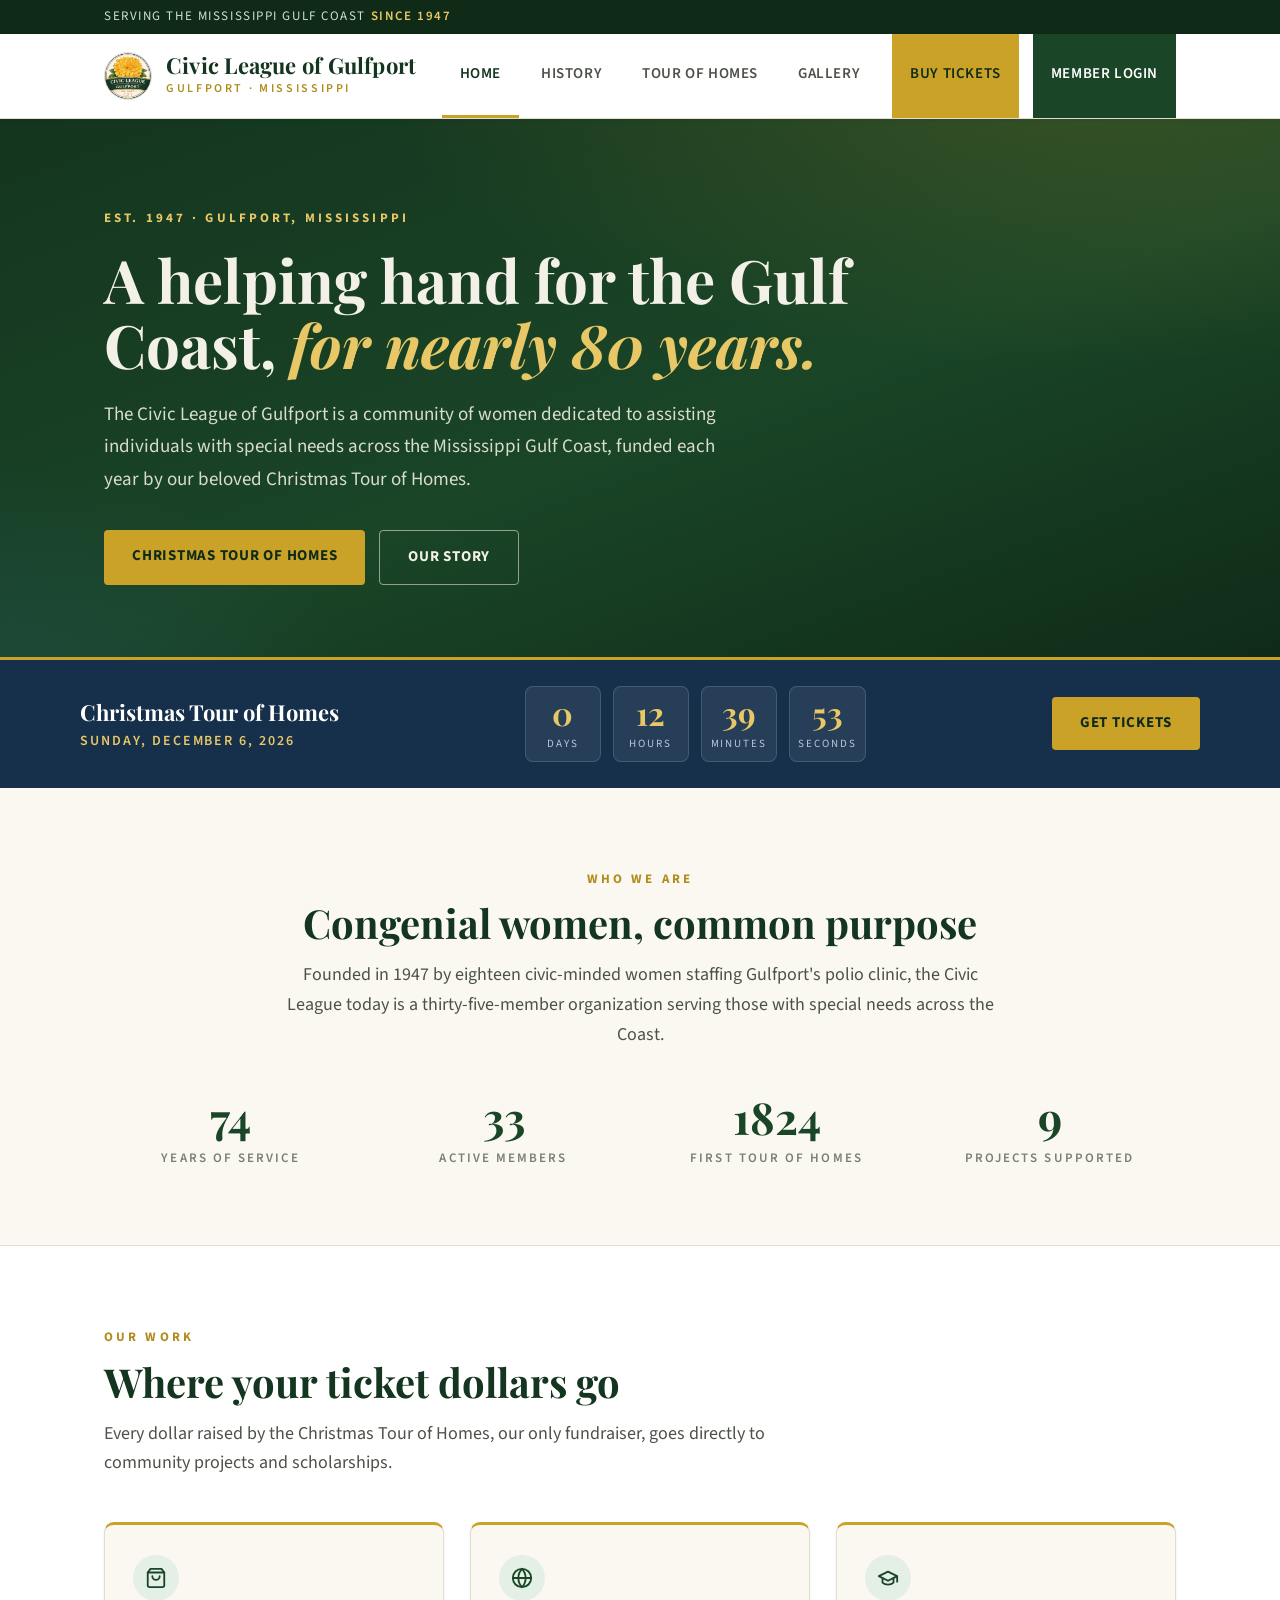
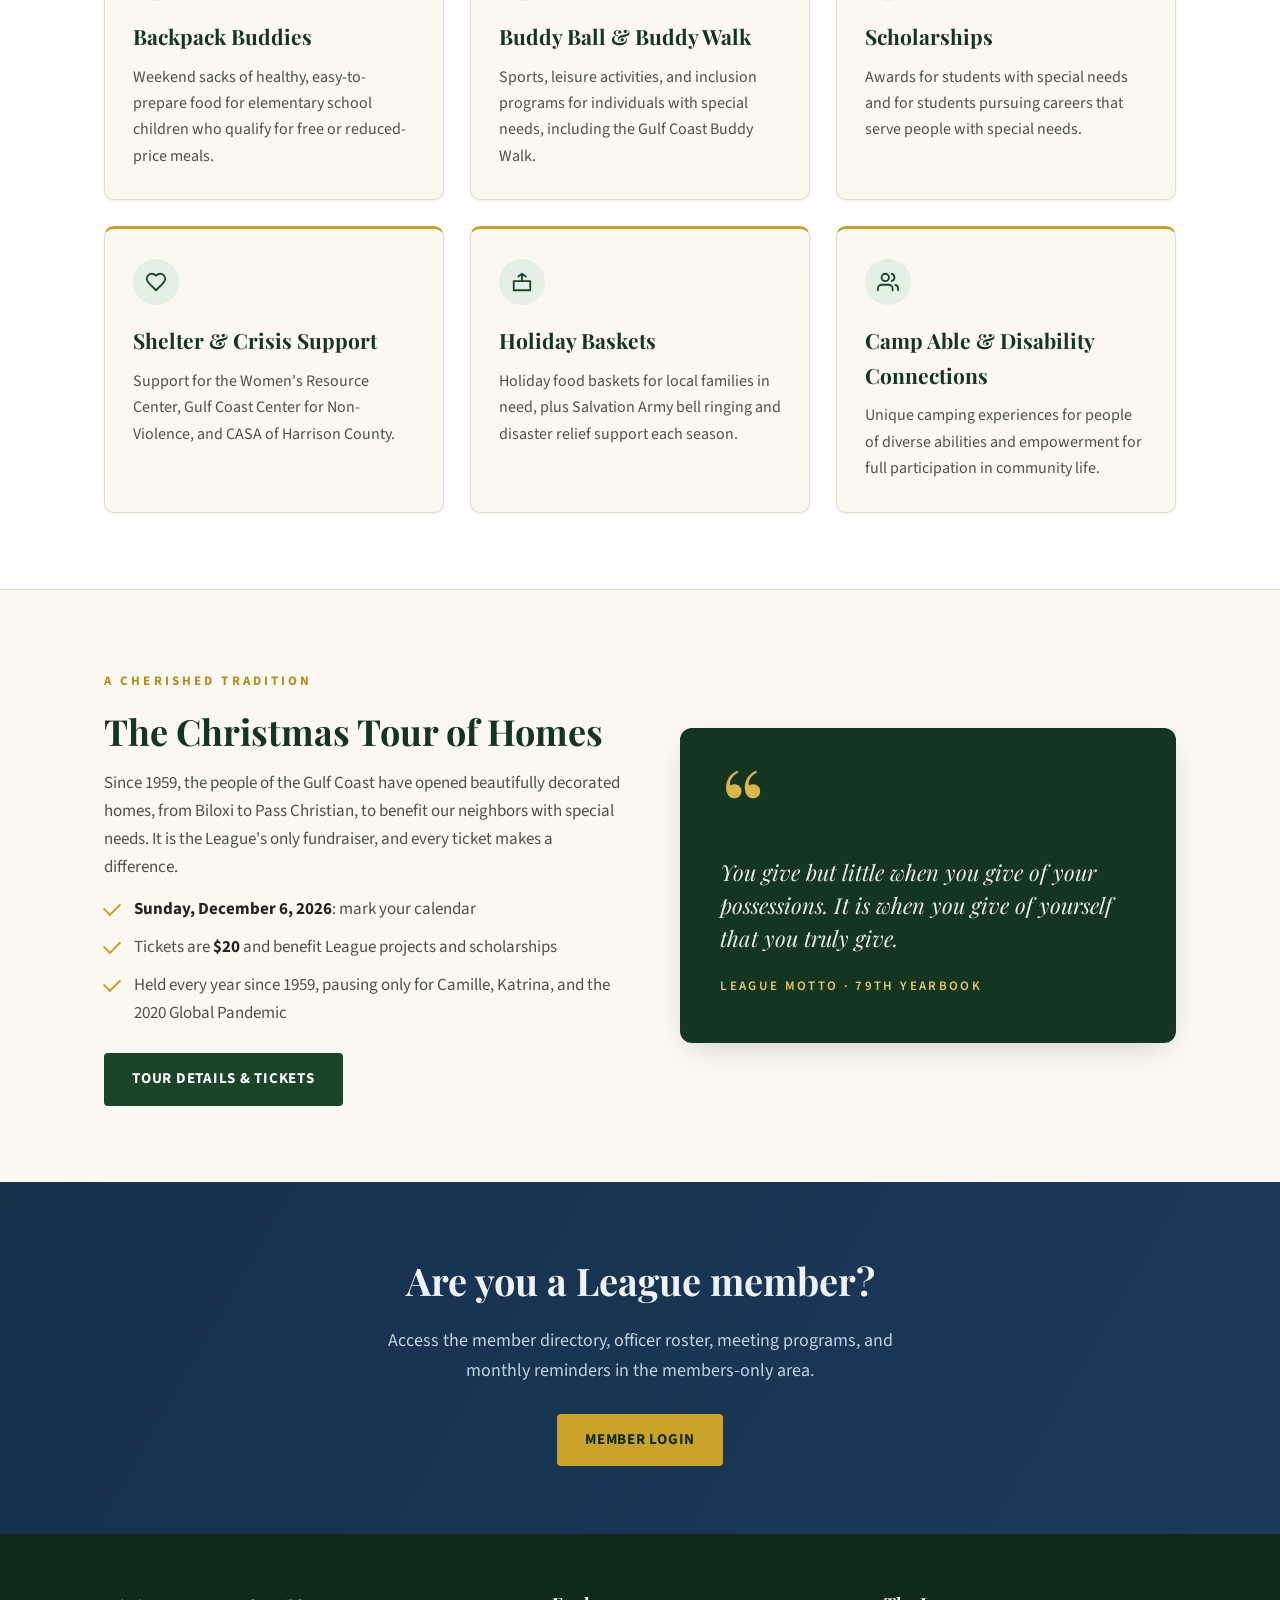
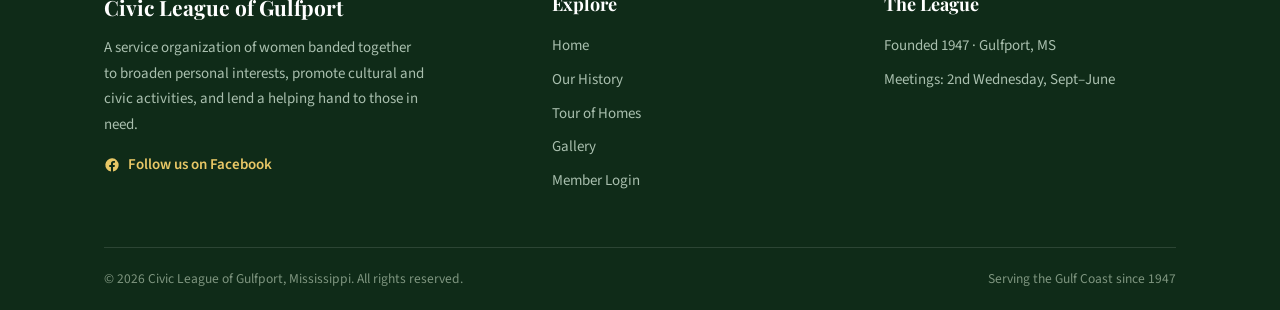
==== commit e7b62d91: "Update pandemic wording and remove departed member from roster Co-Authored-By: Claude Fable 5.1 <nor" ====
--- a/index.html
+++ b/index.html
@@ -139,7 +139,7 @@
         <ul class="check-list">
           <li><b>Sunday, December 6, 2026</b>: mark your calendar</li>
           <li>Tickets are <b>$20</b> and benefit League projects and scholarships</li>
-          <li>Held every year since 1959, pausing only for Camille, Katrina, and 2020</li>
+          <li>Held every year since 1959, pausing only for Camille, Katrina, and the 2020 Global Pandemic</li>
         </ul>
         <div class="btn-row" style="margin-top: 26px;">
           <a class="btn btn-green" href="tour.html">Tour Details &amp; Tickets</a>
